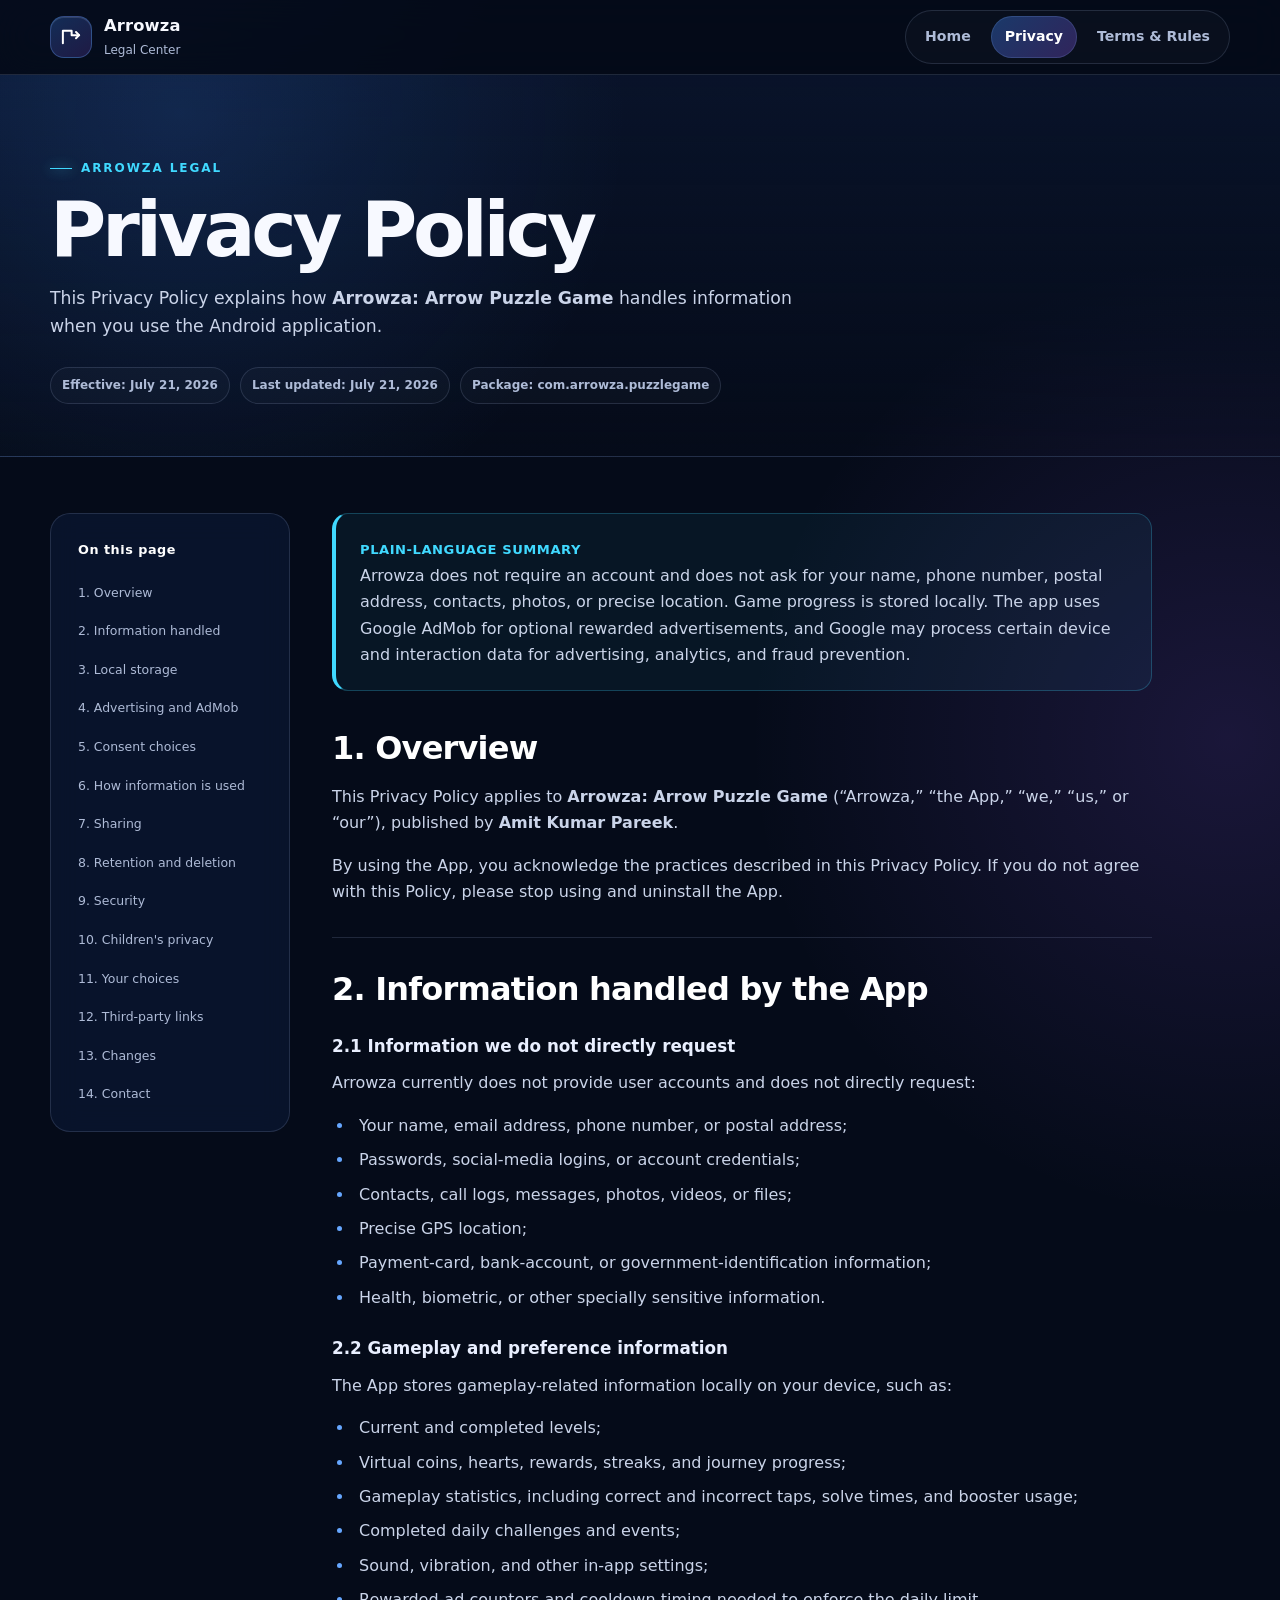
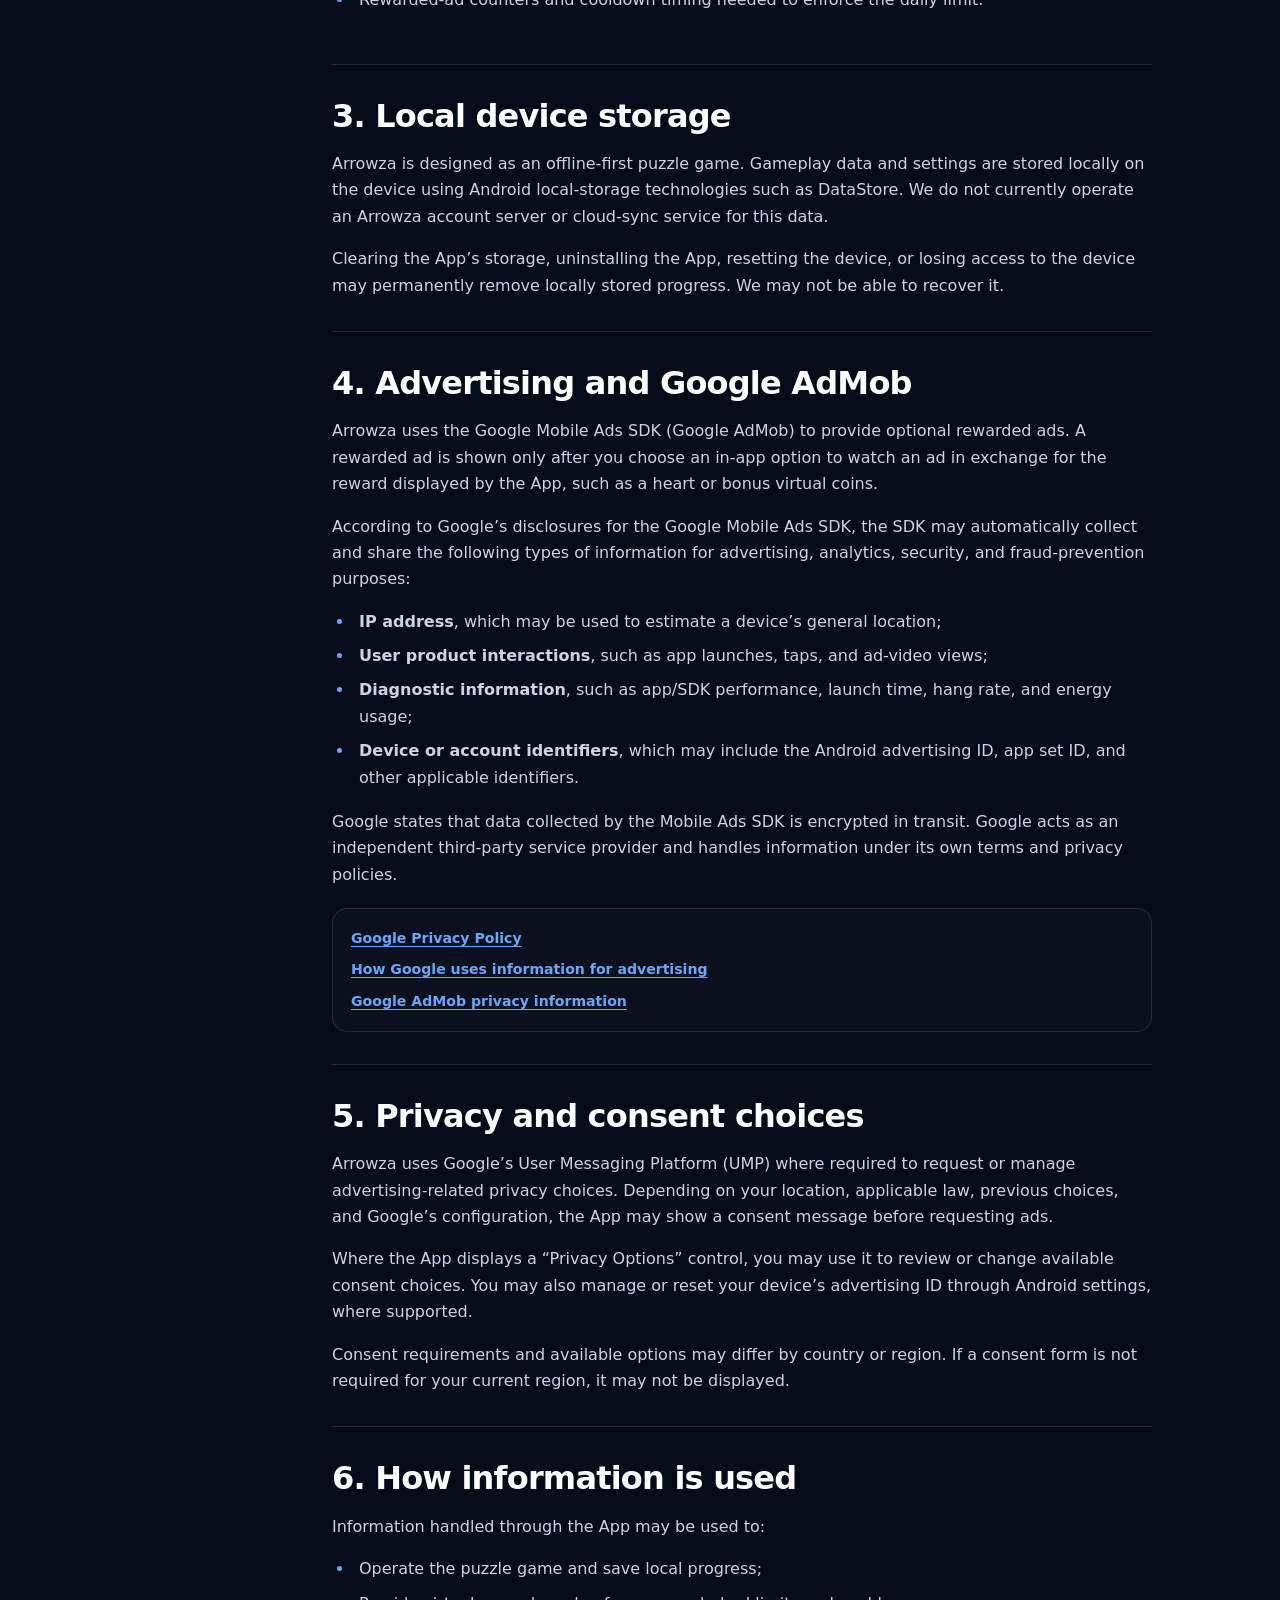
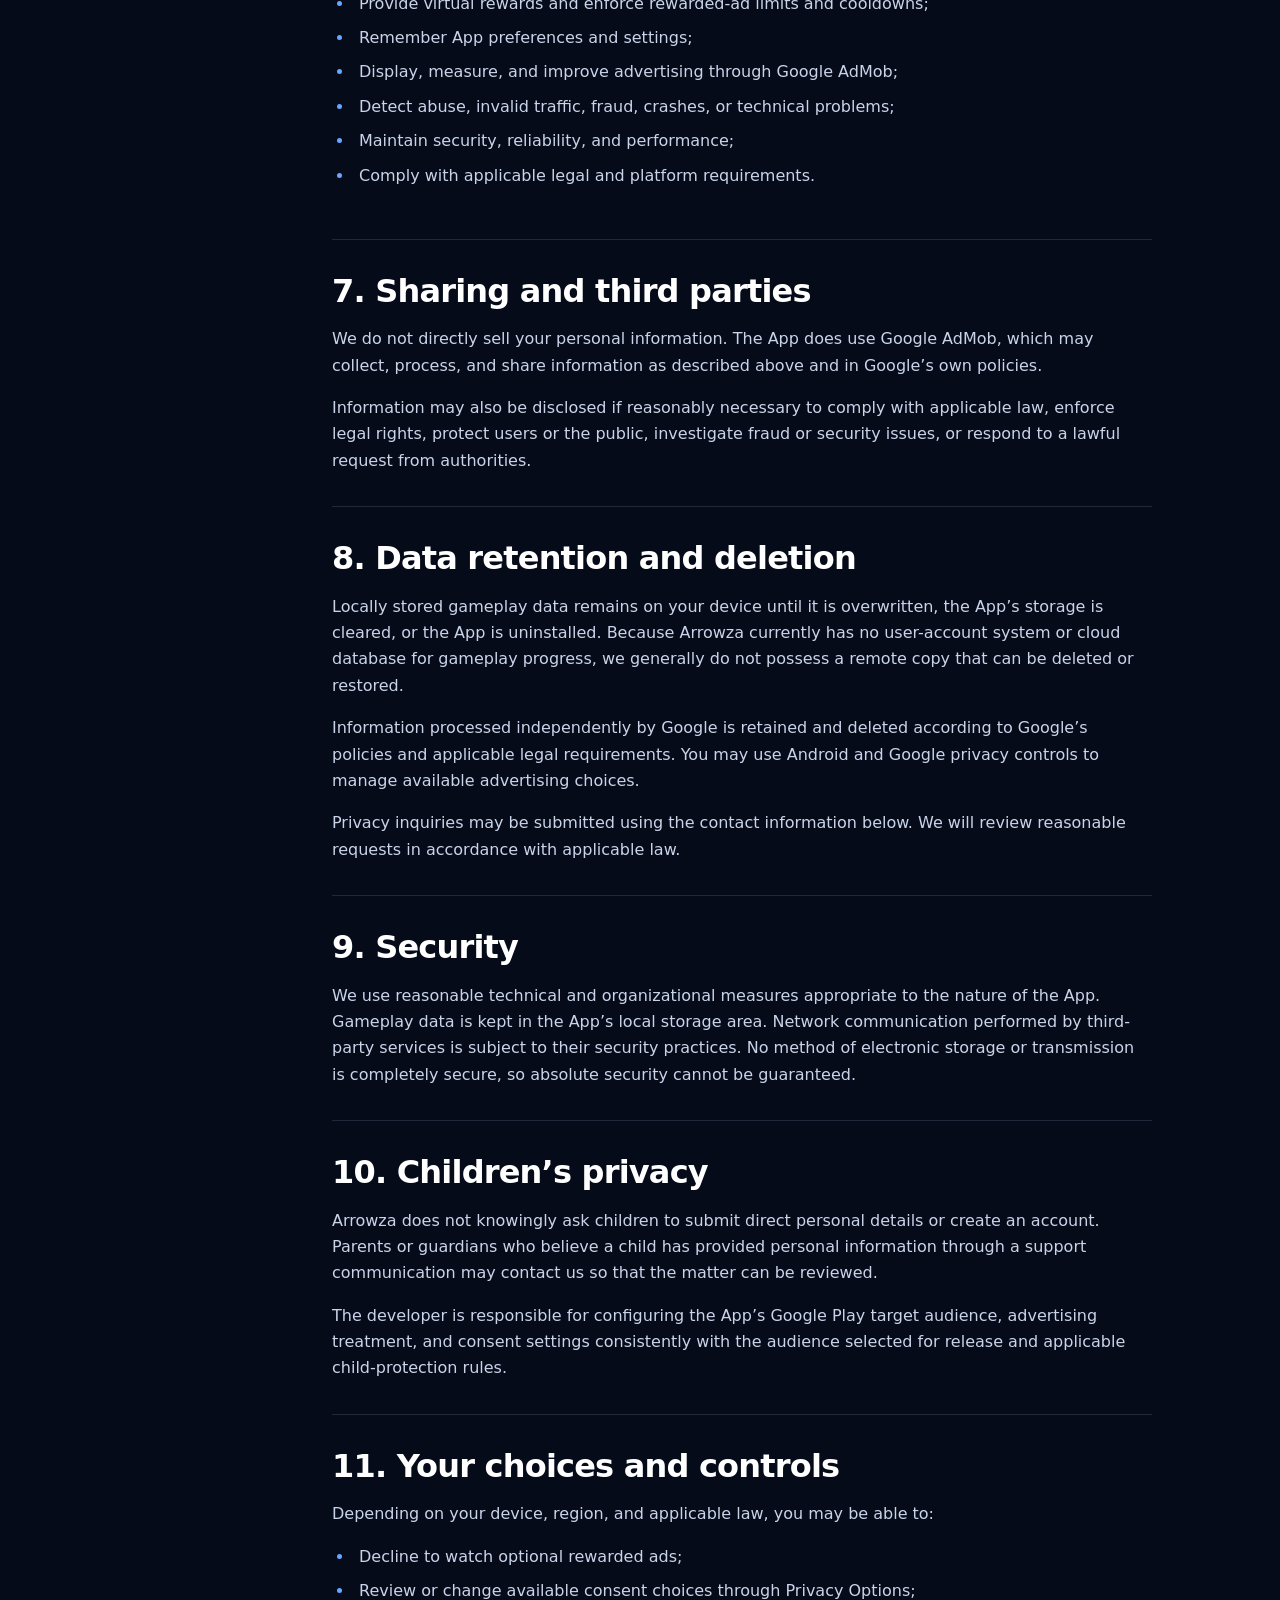
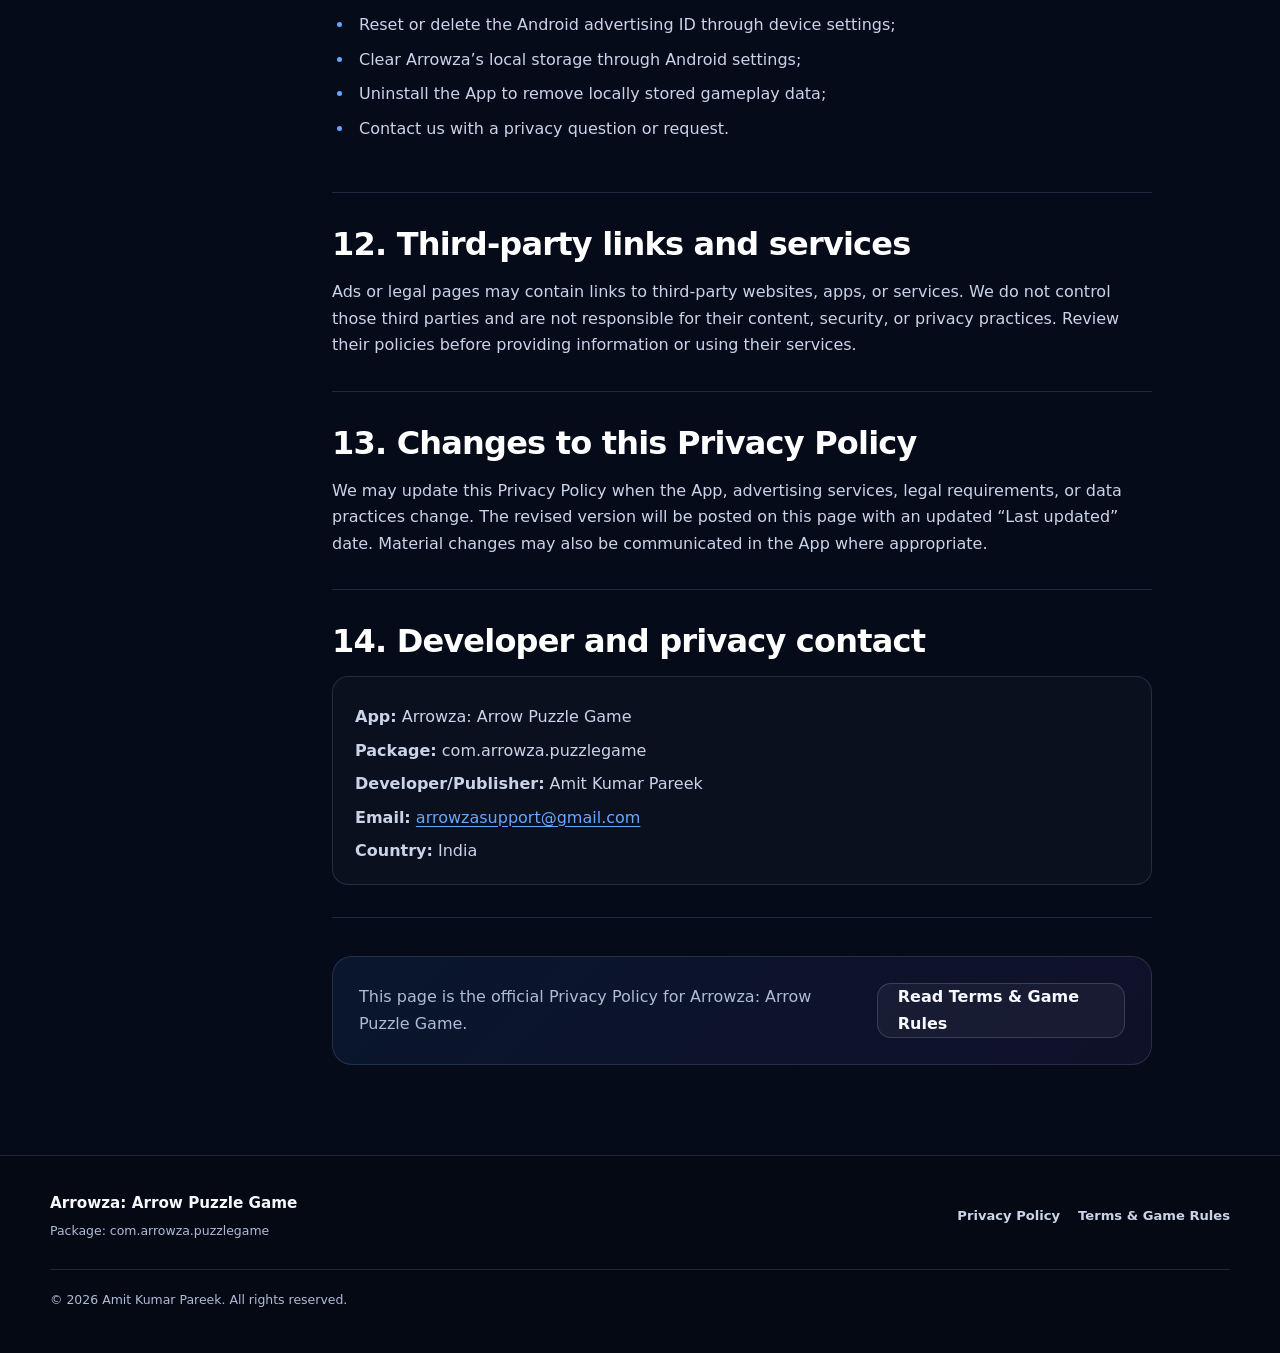
==== privacy-policy.html @ 51657a74 "Publish Arrowza legal website" ====
<!DOCTYPE html>
<html lang="en">
<head>
  <meta charset="utf-8">
  <meta name="viewport" content="width=device-width, initial-scale=1">
  <meta name="description" content="Privacy Policy for Arrowza: Arrow Puzzle Game.">
  <meta name="theme-color" content="#071127">
  <title>Privacy Policy | Arrowza</title>
  <link rel="icon" href="favicon.svg" type="image/svg+xml">
  <link rel="stylesheet" href="styles.css">
</head>
<body>
  <a class="skip-link" href="#main-content">Skip to content</a>

  <header class="site-header">
    <div class="container header-inner">
      <a class="brand" href="index.html" aria-label="Arrowza Legal Center home">
        <span class="brand-mark" aria-hidden="true">
          <svg viewBox="0 0 48 48" role="img">
            <path d="M11 34V14h14v7h12" />
            <path d="M32 16l5 5-5 5" />
          </svg>
        </span>
        <span>
          <strong>Arrowza</strong>
          <small>Legal Center</small>
        </span>
      </a>

      <nav class="top-nav" aria-label="Primary navigation">
        <a href="index.html">Home</a>
        <a class="active" href="privacy-policy.html">Privacy</a>
        <a href="terms-and-game-rules.html">Terms &amp; Rules</a>
      </nav>
    </div>
  </header>

  <main id="main-content">
    <section class="legal-hero">
      <div class="container">
        <span class="eyebrow">ARROWZA LEGAL</span>
        <h1>Privacy Policy</h1>
        <p class="legal-lead">
          This Privacy Policy explains how <strong>Arrowza: Arrow Puzzle Game</strong>
          handles information when you use the Android application.
        </p>
        <div class="legal-meta">
          <span>Effective: July 21, 2026</span>
          <span>Last updated: July 21, 2026</span>
          <span>Package: com.arrowza.puzzlegame</span>
        </div>
      </div>
    </section>

    <section class="legal-layout container">
      <aside class="toc-card" aria-label="Table of contents">
        <strong>On this page</strong>
        <a href="#overview">1. Overview</a>
        <a href="#information">2. Information handled</a>
        <a href="#local-storage">3. Local storage</a>
        <a href="#advertising">4. Advertising and AdMob</a>
        <a href="#consent">5. Consent choices</a>
        <a href="#purposes">6. How information is used</a>
        <a href="#sharing">7. Sharing</a>
        <a href="#retention">8. Retention and deletion</a>
        <a href="#security">9. Security</a>
        <a href="#children">10. Children's privacy</a>
        <a href="#rights">11. Your choices</a>
        <a href="#links">12. Third-party links</a>
        <a href="#changes">13. Changes</a>
        <a href="#contact">14. Contact</a>
      </aside>

      <article class="legal-content">
        <div class="notice">
          <strong>Plain-language summary</strong>
          <p>
            Arrowza does not require an account and does not ask for your name, phone number,
            postal address, contacts, photos, or precise location. Game progress is stored locally.
            The app uses Google AdMob for optional rewarded advertisements, and Google may process
            certain device and interaction data for advertising, analytics, and fraud prevention.
          </p>
        </div>

        <section id="overview">
          <h2>1. Overview</h2>
          <p>
            This Privacy Policy applies to <strong>Arrowza: Arrow Puzzle Game</strong>
            (“Arrowza,” “the App,” “we,” “us,” or “our”), published by
            <strong>Amit Kumar Pareek</strong>.
          </p>
          <p>
            By using the App, you acknowledge the practices described in this Privacy Policy.
            If you do not agree with this Policy, please stop using and uninstall the App.
          </p>
        </section>

        <section id="information">
          <h2>2. Information handled by the App</h2>

          <h3>2.1 Information we do not directly request</h3>
          <p>Arrowza currently does not provide user accounts and does not directly request:</p>
          <ul>
            <li>Your name, email address, phone number, or postal address;</li>
            <li>Passwords, social-media logins, or account credentials;</li>
            <li>Contacts, call logs, messages, photos, videos, or files;</li>
            <li>Precise GPS location;</li>
            <li>Payment-card, bank-account, or government-identification information;</li>
            <li>Health, biometric, or other specially sensitive information.</li>
          </ul>

          <h3>2.2 Gameplay and preference information</h3>
          <p>The App stores gameplay-related information locally on your device, such as:</p>
          <ul>
            <li>Current and completed levels;</li>
            <li>Virtual coins, hearts, rewards, streaks, and journey progress;</li>
            <li>Gameplay statistics, including correct and incorrect taps, solve times, and booster usage;</li>
            <li>Completed daily challenges and events;</li>
            <li>Sound, vibration, and other in-app settings;</li>
            <li>Rewarded-ad counters and cooldown timing needed to enforce the daily limit.</li>
          </ul>
        </section>

        <section id="local-storage">
          <h2>3. Local device storage</h2>
          <p>
            Arrowza is designed as an offline-first puzzle game. Gameplay data and settings are
            stored locally on the device using Android local-storage technologies such as DataStore.
            We do not currently operate an Arrowza account server or cloud-sync service for this data.
          </p>
          <p>
            Clearing the App’s storage, uninstalling the App, resetting the device, or losing access
            to the device may permanently remove locally stored progress. We may not be able to recover it.
          </p>
        </section>

        <section id="advertising">
          <h2>4. Advertising and Google AdMob</h2>
          <p>
            Arrowza uses the Google Mobile Ads SDK (Google AdMob) to provide optional rewarded ads.
            A rewarded ad is shown only after you choose an in-app option to watch an ad in exchange
            for the reward displayed by the App, such as a heart or bonus virtual coins.
          </p>
          <p>
            According to Google’s disclosures for the Google Mobile Ads SDK, the SDK may automatically
            collect and share the following types of information for advertising, analytics,
            security, and fraud-prevention purposes:
          </p>
          <ul>
            <li>
              <strong>IP address</strong>, which may be used to estimate a device’s general location;
            </li>
            <li>
              <strong>User product interactions</strong>, such as app launches, taps, and ad-video views;
            </li>
            <li>
              <strong>Diagnostic information</strong>, such as app/SDK performance, launch time,
              hang rate, and energy usage;
            </li>
            <li>
              <strong>Device or account identifiers</strong>, which may include the Android advertising ID,
              app set ID, and other applicable identifiers.
            </li>
          </ul>
          <p>
            Google states that data collected by the Mobile Ads SDK is encrypted in transit.
            Google acts as an independent third-party service provider and handles information
            under its own terms and privacy policies.
          </p>

          <div class="link-panel">
            <a href="https://policies.google.com/privacy" target="_blank" rel="noopener noreferrer">
              Google Privacy Policy
            </a>
            <a href="https://policies.google.com/technologies/ads" target="_blank" rel="noopener noreferrer">
              How Google uses information for advertising
            </a>
            <a href="https://support.google.com/admob/answer/6128543" target="_blank" rel="noopener noreferrer">
              Google AdMob privacy information
            </a>
          </div>
        </section>

        <section id="consent">
          <h2>5. Privacy and consent choices</h2>
          <p>
            Arrowza uses Google’s User Messaging Platform (UMP) where required to request or manage
            advertising-related privacy choices. Depending on your location, applicable law,
            previous choices, and Google’s configuration, the App may show a consent message before
            requesting ads.
          </p>
          <p>
            Where the App displays a “Privacy Options” control, you may use it to review or change
            available consent choices. You may also manage or reset your device’s advertising ID
            through Android settings, where supported.
          </p>
          <p>
            Consent requirements and available options may differ by country or region. If a consent
            form is not required for your current region, it may not be displayed.
          </p>
        </section>

        <section id="purposes">
          <h2>6. How information is used</h2>
          <p>Information handled through the App may be used to:</p>
          <ul>
            <li>Operate the puzzle game and save local progress;</li>
            <li>Provide virtual rewards and enforce rewarded-ad limits and cooldowns;</li>
            <li>Remember App preferences and settings;</li>
            <li>Display, measure, and improve advertising through Google AdMob;</li>
            <li>Detect abuse, invalid traffic, fraud, crashes, or technical problems;</li>
            <li>Maintain security, reliability, and performance;</li>
            <li>Comply with applicable legal and platform requirements.</li>
          </ul>
        </section>

        <section id="sharing">
          <h2>7. Sharing and third parties</h2>
          <p>
            We do not directly sell your personal information. The App does use Google AdMob,
            which may collect, process, and share information as described above and in Google’s
            own policies.
          </p>
          <p>
            Information may also be disclosed if reasonably necessary to comply with applicable law,
            enforce legal rights, protect users or the public, investigate fraud or security issues,
            or respond to a lawful request from authorities.
          </p>
        </section>

        <section id="retention">
          <h2>8. Data retention and deletion</h2>
          <p>
            Locally stored gameplay data remains on your device until it is overwritten, the App’s
            storage is cleared, or the App is uninstalled. Because Arrowza currently has no user-account
            system or cloud database for gameplay progress, we generally do not possess a remote copy
            that can be deleted or restored.
          </p>
          <p>
            Information processed independently by Google is retained and deleted according to
            Google’s policies and applicable legal requirements. You may use Android and Google
            privacy controls to manage available advertising choices.
          </p>
          <p>
            Privacy inquiries may be submitted using the contact information below. We will review
            reasonable requests in accordance with applicable law.
          </p>
        </section>

        <section id="security">
          <h2>9. Security</h2>
          <p>
            We use reasonable technical and organizational measures appropriate to the nature of the App.
            Gameplay data is kept in the App’s local storage area. Network communication performed by
            third-party services is subject to their security practices. No method of electronic storage
            or transmission is completely secure, so absolute security cannot be guaranteed.
          </p>
        </section>

        <section id="children">
          <h2>10. Children’s privacy</h2>
          <p>
            Arrowza does not knowingly ask children to submit direct personal details or create an account.
            Parents or guardians who believe a child has provided personal information through a support
            communication may contact us so that the matter can be reviewed.
          </p>
          <p>
            The developer is responsible for configuring the App’s Google Play target audience,
            advertising treatment, and consent settings consistently with the audience selected for
            release and applicable child-protection rules.
          </p>
        </section>

        <section id="rights">
          <h2>11. Your choices and controls</h2>
          <p>Depending on your device, region, and applicable law, you may be able to:</p>
          <ul>
            <li>Decline to watch optional rewarded ads;</li>
            <li>Review or change available consent choices through Privacy Options;</li>
            <li>Reset or delete the Android advertising ID through device settings;</li>
            <li>Clear Arrowza’s local storage through Android settings;</li>
            <li>Uninstall the App to remove locally stored gameplay data;</li>
            <li>Contact us with a privacy question or request.</li>
          </ul>
        </section>

        <section id="links">
          <h2>12. Third-party links and services</h2>
          <p>
            Ads or legal pages may contain links to third-party websites, apps, or services. We do not
            control those third parties and are not responsible for their content, security, or privacy
            practices. Review their policies before providing information or using their services.
          </p>
        </section>

        <section id="changes">
          <h2>13. Changes to this Privacy Policy</h2>
          <p>
            We may update this Privacy Policy when the App, advertising services, legal requirements,
            or data practices change. The revised version will be posted on this page with an updated
            “Last updated” date. Material changes may also be communicated in the App where appropriate.
          </p>
        </section>

        <section id="contact">
          <h2>14. Developer and privacy contact</h2>
          <div class="contact-details">
            <p><strong>App:</strong> Arrowza: Arrow Puzzle Game</p>
            <p><strong>Package:</strong> com.arrowza.puzzlegame</p>
            <p><strong>Developer/Publisher:</strong> Amit Kumar Pareek</p>
            <p>
              <strong>Email:</strong>
              <a href="mailto:arrowzasupport@gmail.com">arrowzasupport@gmail.com</a>
            </p>
            <p><strong>Country:</strong> India</p>
          </div>
        </section>

        <div class="legal-end">
          <p>
            This page is the official Privacy Policy for Arrowza: Arrow Puzzle Game.
          </p>
          <a class="button button-secondary" href="terms-and-game-rules.html">
            Read Terms &amp; Game Rules
          </a>
        </div>
      </article>
    </section>
  </main>

  <footer class="site-footer">
    <div class="container footer-inner">
      <div>
        <strong>Arrowza: Arrow Puzzle Game</strong>
        <p>Package: com.arrowza.puzzlegame</p>
      </div>
      <div class="footer-links">
        <a href="privacy-policy.html">Privacy Policy</a>
        <a href="terms-and-game-rules.html">Terms &amp; Game Rules</a>
      </div>
      <p class="copyright">© 2026 Amit Kumar Pareek. All rights reserved.</p>
    </div>
  </footer>
</body>
</html>
---- styles.css ----
:root {
  --bg: #050b19;
  --bg-soft: #09142c;
  --surface: rgba(15, 29, 60, 0.78);
  --surface-solid: #0d1a36;
  --surface-light: #122448;
  --text: #f7f9ff;
  --muted: #aebbd7;
  --muted-strong: #cad4e9;
  --line: rgba(174, 194, 235, 0.16);
  --blue: #3c8cff;
  --blue-bright: #66a7ff;
  --violet: #9b5cff;
  --cyan: #40d9ff;
  --green: #47e5ac;
  --gold: #ffc85a;
  --danger: #ff6c89;
  --shadow: 0 28px 90px rgba(0, 0, 0, 0.38);
  --radius-xl: 30px;
  --radius-lg: 22px;
  --radius-md: 16px;
  --container: 1180px;
}

*,
*::before,
*::after {
  box-sizing: border-box;
}

html {
  scroll-behavior: smooth;
  color-scheme: dark;
}

body {
  margin: 0;
  min-width: 320px;
  background:
    radial-gradient(circle at 8% -4%, rgba(63, 126, 255, 0.18), transparent 30rem),
    radial-gradient(circle at 96% 12%, rgba(155, 92, 255, 0.14), transparent 30rem),
    var(--bg);
  color: var(--text);
  font-family:
    Inter, ui-sans-serif, system-ui, -apple-system, BlinkMacSystemFont,
    "Segoe UI", Roboto, Helvetica, Arial, sans-serif;
  line-height: 1.65;
  -webkit-font-smoothing: antialiased;
  text-rendering: optimizeLegibility;
}

a {
  color: inherit;
}

img,
svg {
  display: block;
  max-width: 100%;
}

button,
a {
  -webkit-tap-highlight-color: transparent;
}

::selection {
  background: rgba(64, 217, 255, 0.28);
  color: #ffffff;
}

.skip-link {
  position: fixed;
  left: 16px;
  top: 12px;
  z-index: 999;
  transform: translateY(-160%);
  padding: 10px 14px;
  border-radius: 12px;
  background: #ffffff;
  color: #071127;
  font-weight: 800;
  text-decoration: none;
  transition: transform 180ms ease;
}

.skip-link:focus {
  transform: translateY(0);
}

.container {
  width: min(calc(100% - 40px), var(--container));
  margin-inline: auto;
}

.site-header {
  position: sticky;
  top: 0;
  z-index: 100;
  border-bottom: 1px solid var(--line);
  background: rgba(5, 11, 25, 0.78);
  backdrop-filter: blur(18px);
  -webkit-backdrop-filter: blur(18px);
}

.header-inner {
  min-height: 74px;
  display: flex;
  align-items: center;
  justify-content: space-between;
  gap: 28px;
}

.brand {
  display: inline-flex;
  align-items: center;
  gap: 12px;
  color: var(--text);
  text-decoration: none;
}

.brand-mark {
  width: 42px;
  height: 42px;
  display: grid;
  place-items: center;
  border: 1px solid rgba(102, 167, 255, 0.32);
  border-radius: 14px;
  background:
    linear-gradient(145deg, rgba(60, 140, 255, 0.26), rgba(155, 92, 255, 0.18));
  box-shadow: inset 0 1px 0 rgba(255, 255, 255, 0.12);
}

.brand-mark svg {
  width: 30px;
  height: 30px;
  fill: none;
  stroke: #ffffff;
  stroke-width: 3.2;
  stroke-linecap: round;
  stroke-linejoin: round;
}

.brand strong,
.brand small {
  display: block;
}

.brand strong {
  font-size: 1.02rem;
  letter-spacing: 0.01em;
}

.brand small {
  margin-top: 1px;
  color: var(--muted);
  font-size: 0.75rem;
}

.top-nav {
  display: flex;
  align-items: center;
  gap: 6px;
  padding: 5px;
  border: 1px solid var(--line);
  border-radius: 999px;
  background: rgba(255, 255, 255, 0.025);
}

.top-nav a {
  padding: 9px 14px;
  border-radius: 999px;
  color: var(--muted);
  font-size: 0.88rem;
  font-weight: 750;
  text-decoration: none;
  transition:
    color 180ms ease,
    background-color 180ms ease,
    transform 180ms ease;
}

.top-nav a:hover {
  color: var(--text);
}

.top-nav a.active {
  color: #ffffff;
  background: linear-gradient(135deg, rgba(60, 140, 255, 0.34), rgba(155, 92, 255, 0.28));
  box-shadow: inset 0 0 0 1px rgba(139, 185, 255, 0.18);
}

.hero {
  position: relative;
  overflow: hidden;
  padding: 92px 0 74px;
}

.hero::before {
  content: "";
  position: absolute;
  inset: 0;
  pointer-events: none;
  background-image:
    linear-gradient(rgba(126, 160, 230, 0.045) 1px, transparent 1px),
    linear-gradient(90deg, rgba(126, 160, 230, 0.045) 1px, transparent 1px);
  background-size: 42px 42px;
  mask-image: linear-gradient(to bottom, black, transparent 86%);
}

.hero-grid {
  position: relative;
  display: grid;
  grid-template-columns: minmax(0, 1.08fr) minmax(380px, 0.92fr);
  align-items: center;
  gap: 80px;
}

.eyebrow {
  display: inline-flex;
  align-items: center;
  gap: 9px;
  color: var(--cyan);
  font-size: 0.75rem;
  font-weight: 900;
  letter-spacing: 0.16em;
}

.eyebrow::before {
  content: "";
  width: 22px;
  height: 1px;
  background: currentColor;
  box-shadow: 0 0 12px currentColor;
}

.hero h1,
.legal-hero h1 {
  margin: 18px 0 22px;
  max-width: 850px;
  font-size: clamp(3rem, 7vw, 6.3rem);
  line-height: 0.98;
  letter-spacing: -0.055em;
}

.hero h1 span {
  color: transparent;
  background: linear-gradient(90deg, var(--blue-bright), var(--cyan), #b978ff);
  background-clip: text;
  -webkit-background-clip: text;
}

.hero-copy > p {
  max-width: 650px;
  margin: 0;
  color: var(--muted-strong);
  font-size: clamp(1rem, 1.8vw, 1.22rem);
}

.hero-actions {
  display: flex;
  flex-wrap: wrap;
  gap: 12px;
  margin-top: 32px;
}

.button {
  min-height: 50px;
  display: inline-flex;
  align-items: center;
  justify-content: center;
  padding: 0 20px;
  border: 1px solid transparent;
  border-radius: 14px;
  font-weight: 850;
  text-decoration: none;
  transition:
    transform 180ms ease,
    box-shadow 180ms ease,
    border-color 180ms ease;
}

.button:hover {
  transform: translateY(-2px);
}

.button-primary {
  color: #ffffff;
  background: linear-gradient(135deg, var(--blue), var(--violet));
  box-shadow: 0 16px 40px rgba(81, 105, 255, 0.25);
}

.button-primary:hover {
  box-shadow: 0 20px 52px rgba(81, 105, 255, 0.36);
}

.button-secondary {
  border-color: rgba(160, 185, 235, 0.22);
  background: rgba(255, 255, 255, 0.045);
  color: var(--text);
}

.button-secondary:hover {
  border-color: rgba(102, 167, 255, 0.5);
}

.status-row {
  display: flex;
  flex-wrap: wrap;
  gap: 18px;
  margin-top: 28px;
  color: var(--muted);
  font-size: 0.82rem;
}

.status-row span {
  display: inline-flex;
  align-items: center;
  gap: 8px;
}

.status-row i {
  width: 7px;
  height: 7px;
  border-radius: 50%;
  background: var(--green);
  box-shadow: 0 0 14px rgba(71, 229, 172, 0.8);
}

.hero-visual {
  position: relative;
  min-height: 470px;
  display: grid;
  place-items: center;
}

.orb {
  position: absolute;
  border-radius: 50%;
  filter: blur(2px);
}

.orb-one {
  width: 270px;
  height: 270px;
  background: rgba(49, 124, 255, 0.22);
  box-shadow: 0 0 100px rgba(49, 124, 255, 0.28);
}

.orb-two {
  width: 180px;
  height: 180px;
  right: 8%;
  bottom: 5%;
  background: rgba(164, 83, 255, 0.2);
  box-shadow: 0 0 80px rgba(164, 83, 255, 0.25);
}

.puzzle-card {
  position: relative;
  z-index: 2;
  width: min(100%, 390px);
  padding: 24px;
  border: 1px solid rgba(164, 190, 240, 0.2);
  border-radius: 32px;
  background:
    linear-gradient(150deg, rgba(18, 38, 77, 0.94), rgba(9, 18, 39, 0.94));
  box-shadow:
    var(--shadow),
    inset 0 1px 0 rgba(255, 255, 255, 0.1);
  transform: rotate(2deg);
}

.puzzle-card::after {
  content: "";
  position: absolute;
  inset: 12px;
  z-index: -1;
  border-radius: 23px;
  box-shadow: 0 0 0 1px rgba(102, 167, 255, 0.08);
}

.puzzle-top,
.puzzle-footer {
  display: flex;
  align-items: center;
  justify-content: space-between;
}

.puzzle-top {
  padding-bottom: 18px;
  border-bottom: 1px solid var(--line);
  color: #ffffff;
  font-size: 0.78rem;
  font-weight: 900;
  letter-spacing: 0.18em;
}

.mini-pill {
  padding: 6px 10px;
  border: 1px solid rgba(64, 217, 255, 0.2);
  border-radius: 999px;
  background: rgba(64, 217, 255, 0.08);
  color: var(--cyan);
  font-size: 0.64rem;
}

.arrow-grid {
  min-height: 290px;
  display: grid;
  grid-template-columns: repeat(3, 1fr);
  place-items: center;
  gap: 18px;
  padding: 22px 4px;
  background-image: radial-gradient(circle, rgba(164, 190, 240, 0.28) 1px, transparent 1.2px);
  background-size: 20px 20px;
}

.arrow {
  width: 56px;
  height: 56px;
  display: grid;
  place-items: center;
  border: 1px solid rgba(154, 181, 235, 0.2);
  border-radius: 18px;
  background: rgba(255, 255, 255, 0.045);
  color: #d9e7ff;
  font-size: 1.55rem;
  font-weight: 900;
  box-shadow: inset 0 1px 0 rgba(255, 255, 255, 0.06);
}

.a2,
.a6 {
  color: var(--cyan);
}

.a4,
.a8 {
  color: #c291ff;
}

.a5 {
  border-color: rgba(71, 229, 172, 0.38);
  color: var(--green);
  box-shadow: 0 0 26px rgba(71, 229, 172, 0.12);
}

.puzzle-footer {
  padding-top: 18px;
  border-top: 1px solid var(--line);
  color: var(--muted);
  font-size: 0.82rem;
}

.puzzle-footer strong {
  width: 30px;
  height: 30px;
  display: grid;
  place-items: center;
  border-radius: 50%;
  background: rgba(71, 229, 172, 0.12);
  color: var(--green);
}

.section {
  padding: 84px 0;
}

.section-muted {
  border-block: 1px solid var(--line);
  background:
    linear-gradient(180deg, rgba(11, 23, 50, 0.6), rgba(7, 15, 33, 0.76));
}

.section-heading {
  max-width: 720px;
  margin-bottom: 34px;
}

.section-heading h2,
.trust-grid h2,
.contact-card h2 {
  margin: 12px 0 14px;
  font-size: clamp(2rem, 4vw, 3.35rem);
  line-height: 1.08;
  letter-spacing: -0.04em;
}

.section-heading p,
.contact-card p {
  margin: 0;
  color: var(--muted);
}

.document-grid {
  display: grid;
  grid-template-columns: repeat(2, 1fr);
  gap: 22px;
}

.document-card {
  position: relative;
  overflow: hidden;
  min-height: 330px;
  padding: 30px;
  border: 1px solid var(--line);
  border-radius: var(--radius-xl);
  background:
    linear-gradient(145deg, rgba(17, 34, 70, 0.88), rgba(9, 19, 41, 0.88));
  box-shadow: inset 0 1px 0 rgba(255, 255, 255, 0.06);
  transition:
    transform 200ms ease,
    border-color 200ms ease,
    box-shadow 200ms ease;
}

.document-card::before {
  content: "";
  position: absolute;
  width: 210px;
  height: 210px;
  right: -70px;
  top: -80px;
  border-radius: 50%;
  background: rgba(60, 140, 255, 0.12);
  filter: blur(2px);
}

.document-card:nth-child(2)::before {
  background: rgba(155, 92, 255, 0.14);
}

.document-card:hover {
  transform: translateY(-5px);
  border-color: rgba(102, 167, 255, 0.36);
  box-shadow: 0 22px 60px rgba(0, 0, 0, 0.2);
}

.card-icon {
  width: 54px;
  height: 54px;
  display: grid;
  place-items: center;
  margin-bottom: 28px;
  border-radius: 17px;
  font-size: 1.2rem;
}

.shield-icon {
  background: rgba(64, 217, 255, 0.11);
  color: var(--cyan);
}

.rules-icon {
  background: rgba(155, 92, 255, 0.12);
  color: #bd88ff;
}

.card-kicker {
  color: var(--muted);
  font-size: 0.7rem;
  font-weight: 900;
  letter-spacing: 0.15em;
}

.document-card h3 {
  margin: 8px 0 12px;
  font-size: 1.65rem;
}

.document-card p {
  max-width: 520px;
  margin: 0 0 26px;
  color: var(--muted);
}

.text-link {
  display: inline-flex;
  align-items: center;
  gap: 8px;
  color: var(--blue-bright);
  font-weight: 850;
  text-decoration: none;
}

.text-link span {
  transition: transform 180ms ease;
}

.text-link:hover span {
  transform: translateX(4px);
}

.trust-grid {
  display: grid;
  grid-template-columns: 0.82fr 1.18fr;
  gap: 70px;
  align-items: start;
}

.trust-list {
  display: grid;
  gap: 14px;
}

.trust-item {
  display: grid;
  grid-template-columns: 52px 1fr;
  gap: 18px;
  padding: 22px;
  border: 1px solid var(--line);
  border-radius: var(--radius-lg);
  background: rgba(255, 255, 255, 0.025);
}

.trust-item > span {
  width: 46px;
  height: 46px;
  display: grid;
  place-items: center;
  border-radius: 14px;
  background: rgba(60, 140, 255, 0.1);
  color: var(--blue-bright);
  font-size: 0.74rem;
  font-weight: 900;
}

.trust-item h3 {
  margin: 0 0 4px;
  font-size: 1.05rem;
}

.trust-item p {
  margin: 0;
  color: var(--muted);
  font-size: 0.93rem;
}

.contact-section {
  padding-top: 70px;
}

.contact-card {
  display: flex;
  align-items: center;
  justify-content: space-between;
  gap: 32px;
  padding: 38px;
  border: 1px solid rgba(102, 167, 255, 0.22);
  border-radius: var(--radius-xl);
  background:
    radial-gradient(circle at 90% 10%, rgba(155, 92, 255, 0.18), transparent 20rem),
    linear-gradient(140deg, rgba(19, 41, 85, 0.86), rgba(9, 19, 41, 0.92));
  box-shadow: var(--shadow);
}

.contact-card h2 {
  margin-bottom: 8px;
}

.site-footer {
  padding: 34px 0 42px;
  border-top: 1px solid var(--line);
  background: #040914;
}

.footer-inner {
  display: grid;
  grid-template-columns: 1fr auto;
  gap: 24px;
  align-items: center;
}

.footer-inner strong {
  font-size: 0.95rem;
}

.footer-inner p {
  margin: 4px 0 0;
  color: var(--muted);
  font-size: 0.78rem;
}

.footer-links {
  display: flex;
  flex-wrap: wrap;
  justify-content: flex-end;
  gap: 18px;
}

.footer-links a {
  color: var(--muted-strong);
  font-size: 0.82rem;
  font-weight: 700;
  text-decoration: none;
}

.footer-links a:hover {
  color: var(--blue-bright);
}

.footer-inner .copyright {
  grid-column: 1 / -1;
  padding-top: 20px;
  border-top: 1px solid var(--line);
}

/* Legal pages */
.legal-hero {
  padding: 76px 0 52px;
  border-bottom: 1px solid var(--line);
  background:
    radial-gradient(circle at 14% 10%, rgba(60, 140, 255, 0.16), transparent 28rem),
    linear-gradient(180deg, rgba(10, 22, 48, 0.7), transparent);
}

.legal-hero h1 {
  margin: 14px 0 16px;
  font-size: clamp(2.8rem, 6vw, 5rem);
}

.legal-lead {
  max-width: 780px;
  margin: 0;
  color: var(--muted-strong);
  font-size: 1.08rem;
}

.legal-meta {
  display: flex;
  flex-wrap: wrap;
  gap: 10px;
  margin-top: 26px;
}

.legal-meta span {
  padding: 8px 11px;
  border: 1px solid var(--line);
  border-radius: 999px;
  background: rgba(255, 255, 255, 0.025);
  color: var(--muted);
  font-size: 0.75rem;
  font-weight: 700;
}

.legal-layout {
  display: grid;
  grid-template-columns: 240px minmax(0, 1fr);
  gap: 42px;
  align-items: start;
  padding-block: 56px 90px;
}

.toc-card {
  position: sticky;
  top: 96px;
  display: grid;
  gap: 2px;
  padding: 18px;
  border: 1px solid var(--line);
  border-radius: 20px;
  background: rgba(11, 24, 52, 0.68);
  backdrop-filter: blur(14px);
  -webkit-backdrop-filter: blur(14px);
}

.toc-card strong {
  padding: 7px 9px 12px;
  color: #ffffff;
  font-size: 0.8rem;
  letter-spacing: 0.04em;
}

.toc-card a {
  padding: 8px 9px;
  border-radius: 10px;
  color: var(--muted);
  font-size: 0.78rem;
  text-decoration: none;
  transition:
    color 150ms ease,
    background-color 150ms ease;
}

.toc-card a:hover {
  color: var(--text);
  background: rgba(60, 140, 255, 0.09);
}

.legal-content {
  min-width: 0;
  max-width: 820px;
}

.notice {
  margin-bottom: 34px;
  padding: 22px 24px;
  border: 1px solid rgba(64, 217, 255, 0.24);
  border-left: 4px solid var(--cyan);
  border-radius: 16px;
  background: rgba(64, 217, 255, 0.055);
}

.notice strong {
  color: var(--cyan);
  font-size: 0.82rem;
  letter-spacing: 0.04em;
  text-transform: uppercase;
}

.notice p {
  margin: 8px 0 0;
  color: var(--muted-strong);
}

.legal-content section {
  scroll-margin-top: 100px;
  padding: 32px 0;
  border-bottom: 1px solid var(--line);
}

.legal-content section:first-of-type {
  padding-top: 4px;
}

.legal-content h2 {
  margin: 0 0 16px;
  color: #ffffff;
  font-size: clamp(1.45rem, 3vw, 2rem);
  line-height: 1.2;
  letter-spacing: -0.025em;
}

.legal-content h3 {
  margin: 24px 0 10px;
  color: #e9efff;
  font-size: 1.05rem;
}

.legal-content p {
  margin: 0 0 16px;
  color: var(--muted-strong);
}

.legal-content p:last-child {
  margin-bottom: 0;
}

.legal-content ul {
  margin: 14px 0 18px;
  padding-left: 22px;
  color: var(--muted-strong);
}

.legal-content li {
  margin: 8px 0;
  padding-left: 5px;
}

.legal-content li::marker {
  color: var(--blue-bright);
}

.legal-content a:not(.button) {
  color: var(--blue-bright);
  text-underline-offset: 3px;
}

.link-panel {
  display: grid;
  gap: 8px;
  margin-top: 20px;
  padding: 18px;
  border: 1px solid var(--line);
  border-radius: 15px;
  background: rgba(255, 255, 255, 0.025);
}

.link-panel a {
  width: fit-content;
  font-size: 0.88rem;
  font-weight: 750;
}

.contact-details {
  padding: 20px 22px;
  border: 1px solid var(--line);
  border-radius: 16px;
  background: rgba(255, 255, 255, 0.025);
}

.contact-details p {
  margin: 7px 0;
}

.legal-end {
  display: flex;
  align-items: center;
  justify-content: space-between;
  gap: 24px;
  margin-top: 38px;
  padding: 26px;
  border: 1px solid var(--line);
  border-radius: 20px;
  background: linear-gradient(135deg, rgba(60, 140, 255, 0.09), rgba(155, 92, 255, 0.07));
}

.legal-end p {
  margin: 0;
  color: var(--muted);
}

.rules-grid {
  display: grid;
  grid-template-columns: repeat(2, 1fr);
  gap: 14px;
  margin: 20px 0 24px;
}

.rule-card {
  padding: 20px;
  border: 1px solid var(--line);
  border-radius: 18px;
  background: rgba(255, 255, 255, 0.025);
}

.rule-card > span {
  color: var(--cyan);
  font-size: 0.68rem;
  font-weight: 900;
  letter-spacing: 0.12em;
}

.rule-card h3 {
  margin: 7px 0 6px;
}

.rule-card p {
  margin: 0;
  font-size: 0.9rem;
}

/* Responsive */
@media (max-width: 980px) {
  .hero-grid {
    grid-template-columns: 1fr;
    gap: 36px;
  }

  .hero-copy {
    text-align: center;
  }

  .hero-copy > p {
    margin-inline: auto;
  }

  .hero-actions,
  .status-row {
    justify-content: center;
  }

  .hero-visual {
    min-height: 420px;
  }

  .trust-grid {
    grid-template-columns: 1fr;
    gap: 28px;
  }

  .legal-layout {
    grid-template-columns: 1fr;
    gap: 26px;
  }

  .toc-card {
    position: static;
    grid-template-columns: repeat(2, minmax(0, 1fr));
  }

  .toc-card strong {
    grid-column: 1 / -1;
  }

  .legal-content {
    max-width: none;
  }
}

@media (max-width: 760px) {
  .container {
    width: min(calc(100% - 28px), var(--container));
  }

  .header-inner {
    min-height: 68px;
  }

  .brand small {
    display: none;
  }

  .top-nav {
    gap: 2px;
    padding: 3px;
  }

  .top-nav a {
    padding: 8px 10px;
    font-size: 0.76rem;
  }

  .hero {
    padding: 66px 0 54px;
  }

  .hero h1 {
    font-size: clamp(2.8rem, 15vw, 4.6rem);
  }

  .hero-visual {
    min-height: 370px;
  }

  .puzzle-card {
    width: min(92%, 360px);
    padding: 20px;
  }

  .arrow-grid {
    min-height: 250px;
  }

  .arrow {
    width: 48px;
    height: 48px;
    border-radius: 15px;
  }

  .section {
    padding: 62px 0;
  }

  .document-grid,
  .rules-grid {
    grid-template-columns: 1fr;
  }

  .document-card {
    min-height: 0;
  }

  .contact-card,
  .legal-end {
    align-items: flex-start;
    flex-direction: column;
  }

  .footer-inner {
    grid-template-columns: 1fr;
  }

  .footer-links {
    justify-content: flex-start;
  }

  .footer-inner .copyright {
    grid-column: auto;
  }

  .legal-hero {
    padding: 58px 0 40px;
  }

  .legal-meta {
    gap: 7px;
  }

  .legal-layout {
    padding-block: 34px 70px;
  }

  .toc-card {
    grid-template-columns: 1fr;
  }

  .toc-card strong {
    grid-column: auto;
  }
}

@media (max-width: 520px) {
  .header-inner {
    align-items: flex-start;
    flex-direction: column;
    gap: 10px;
    padding-block: 12px;
  }

  .top-nav {
    width: 100%;
    overflow-x: auto;
  }

  .top-nav a {
    flex: 1 0 auto;
    text-align: center;
  }

  .hero-actions {
    flex-direction: column;
  }

  .hero-actions .button,
  .contact-card .button {
    width: 100%;
  }

  .status-row {
    align-items: center;
    flex-direction: column;
    gap: 8px;
  }

  .hero-visual {
    min-height: 335px;
  }

  .puzzle-card {
    transform: none;
  }

  .arrow-grid {
    min-height: 225px;
    gap: 10px;
  }

  .arrow {
    width: 44px;
    height: 44px;
  }

  .document-card,
  .contact-card {
    padding: 24px;
    border-radius: 22px;
  }

  .trust-item {
    grid-template-columns: 1fr;
  }

  .legal-content section {
    padding: 27px 0;
  }

  .notice,
  .contact-details,
  .legal-end {
    padding: 20px;
  }
}

@media (prefers-reduced-motion: reduce) {
  html {
    scroll-behavior: auto;
  }

  *,
  *::before,
  *::after {
    scroll-behavior: auto !important;
    transition-duration: 0.01ms !important;
    animation-duration: 0.01ms !important;
    animation-iteration-count: 1 !important;
  }
}
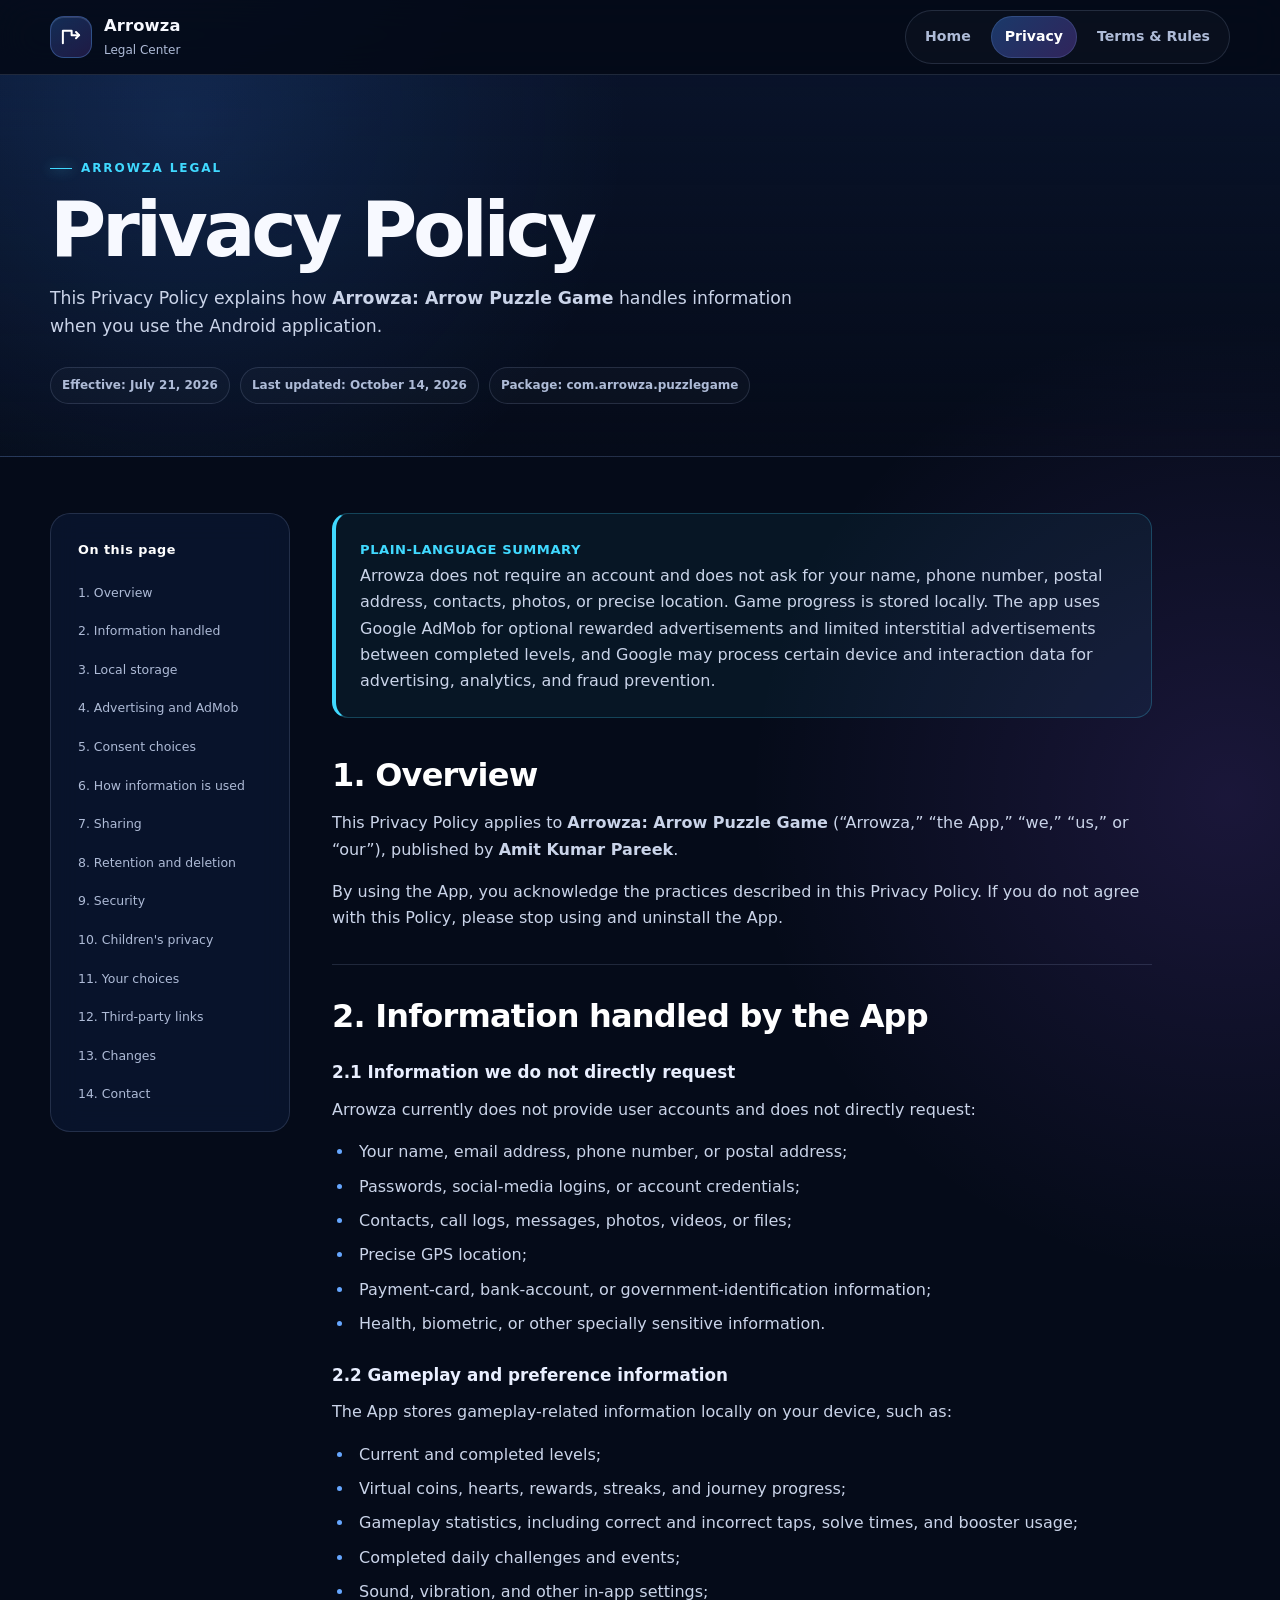
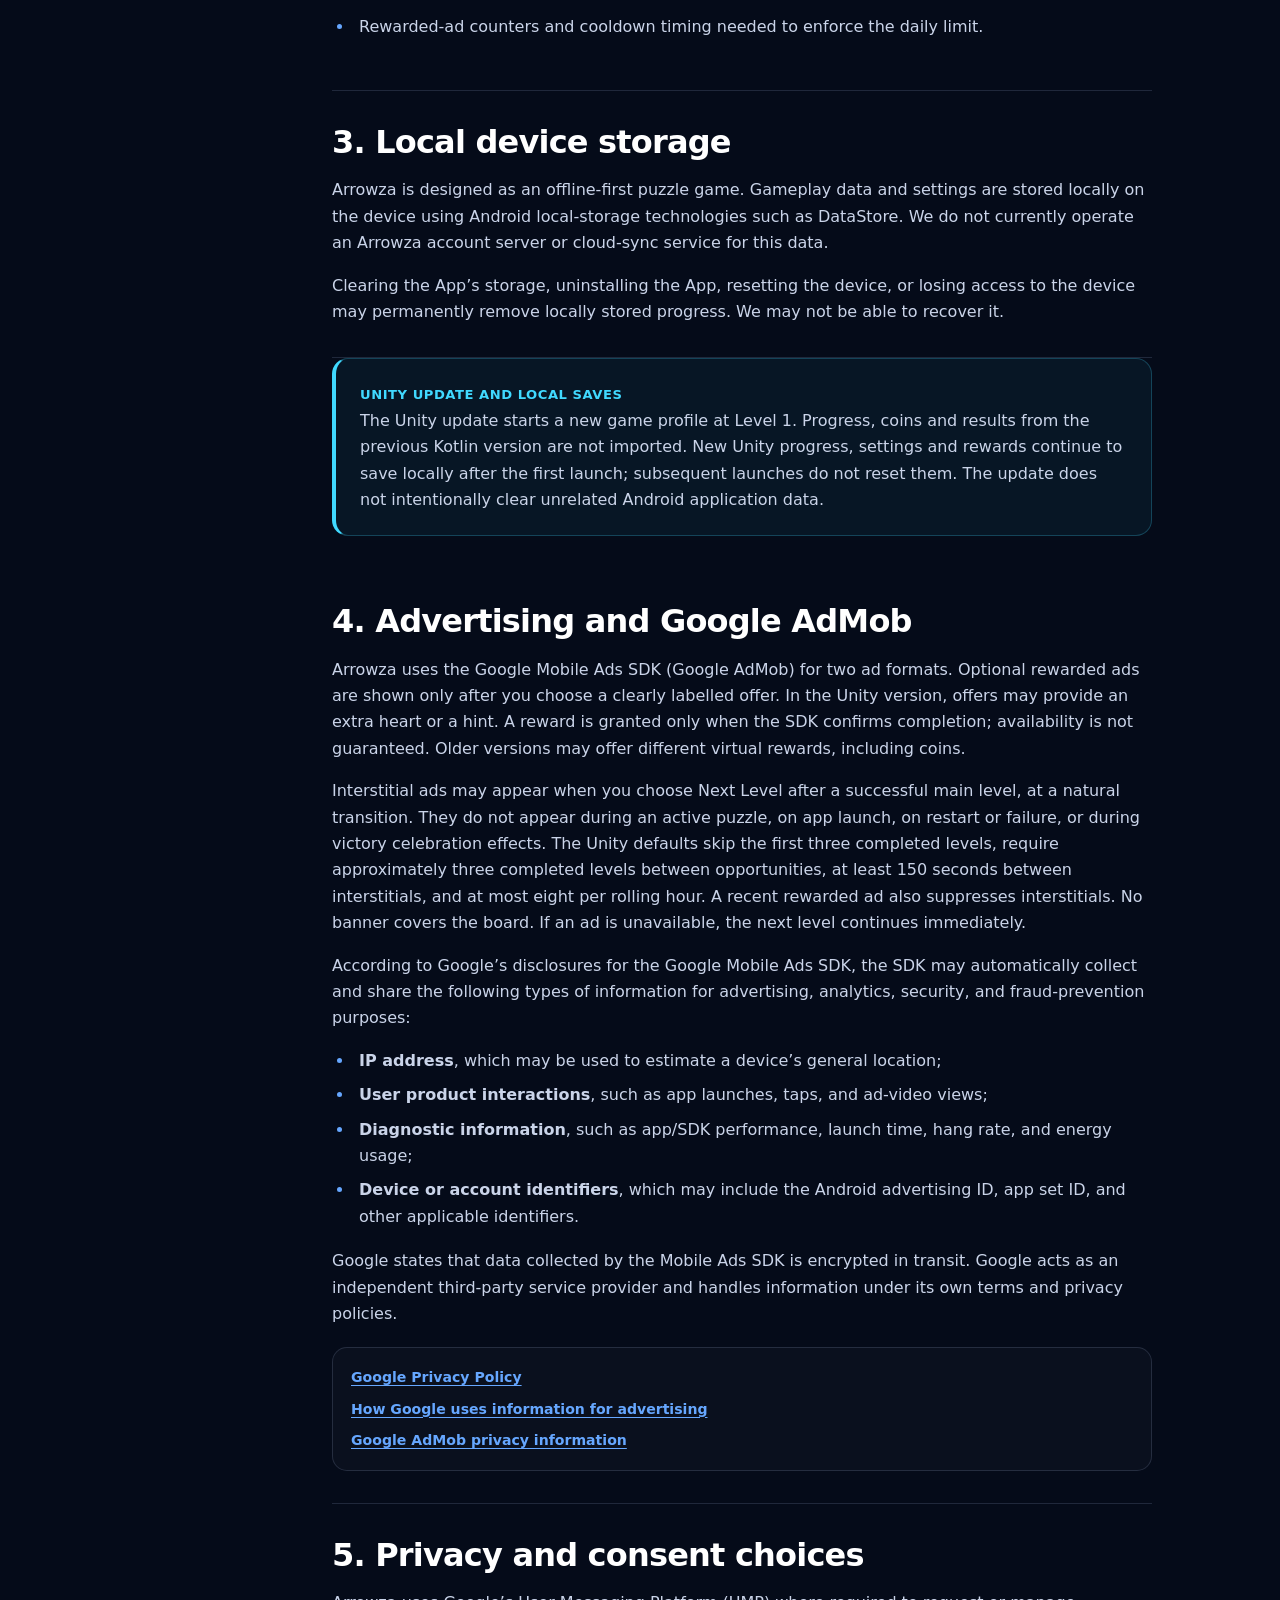
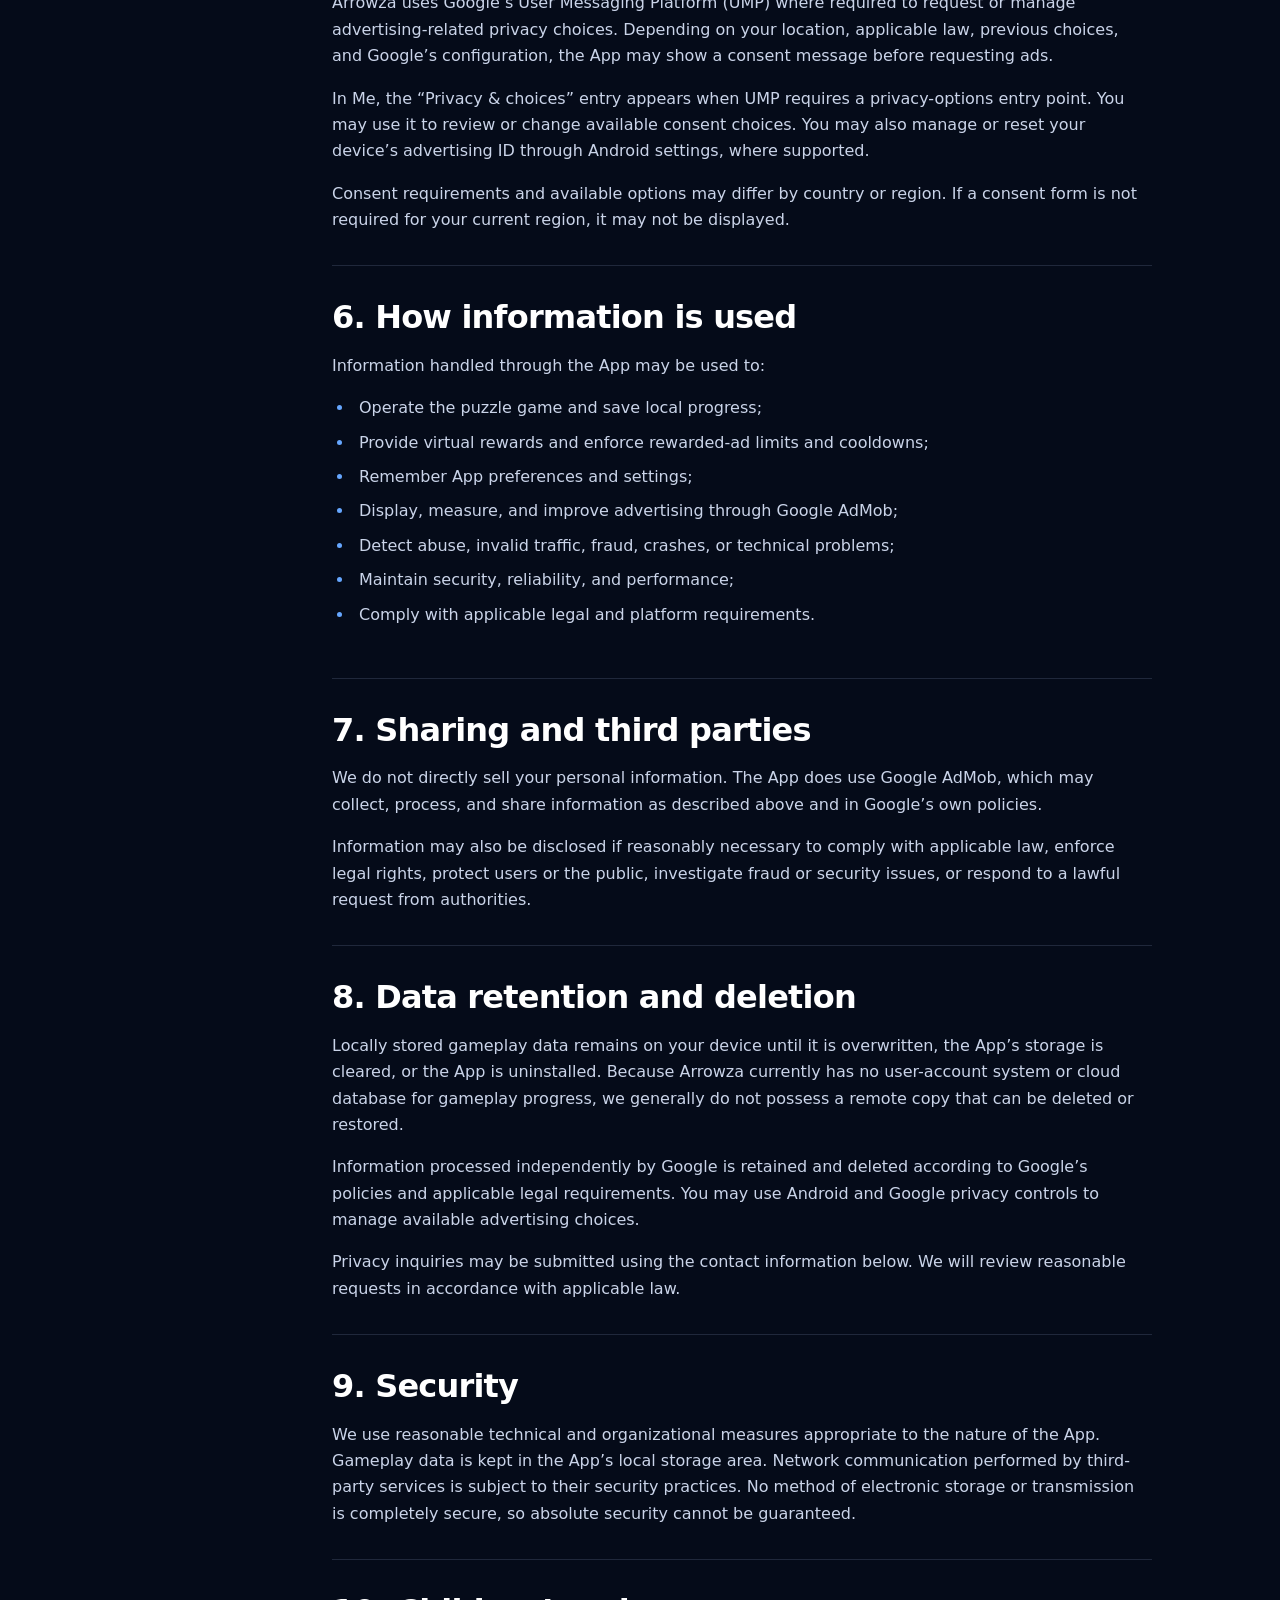
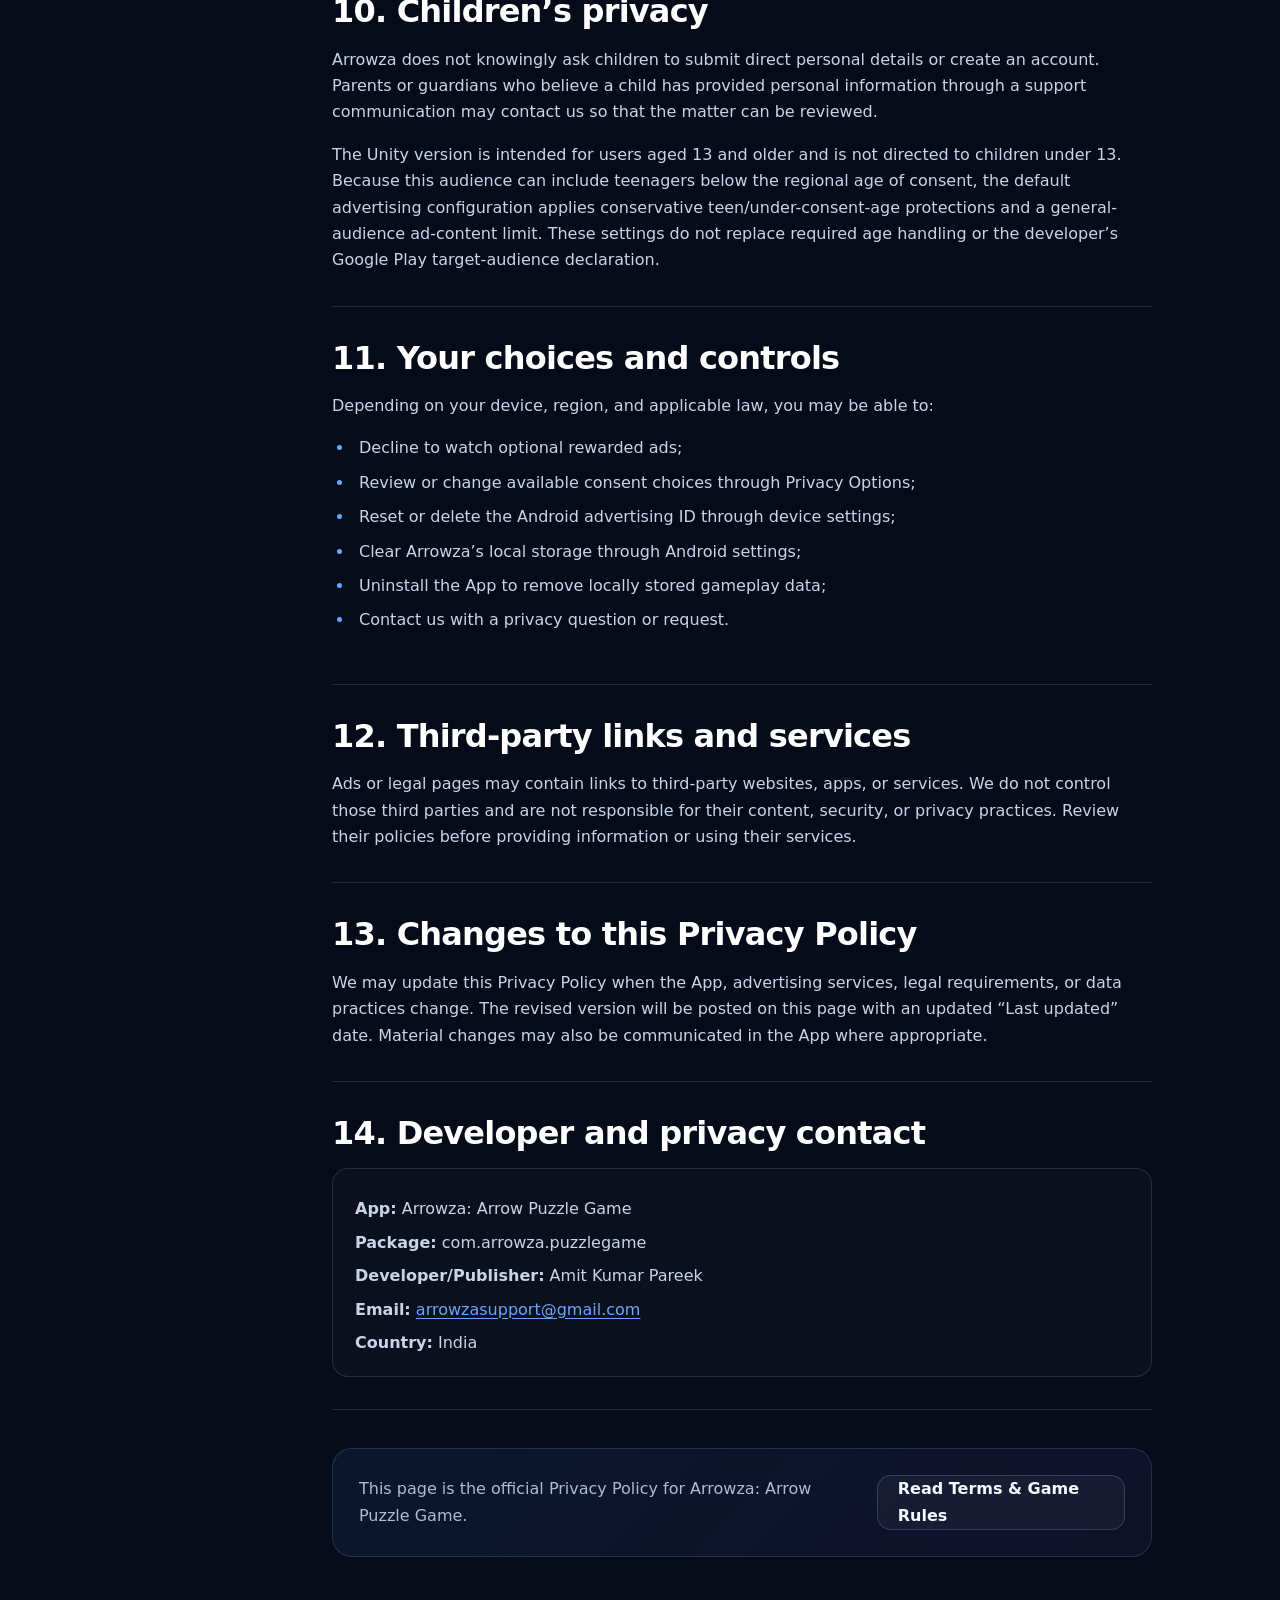
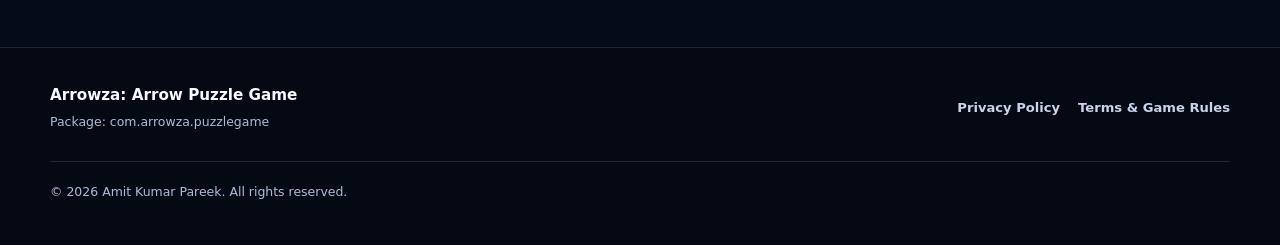
==== commit 1dd64866: "Disclose Unity save reset and between-level AdMob advertising" ====
--- a/privacy-policy.html
+++ b/privacy-policy.html
@@ -46,7 +46,7 @@
         </p>
         <div class="legal-meta">
           <span>Effective: July 21, 2026</span>
-          <span>Last updated: July 21, 2026</span>
+          <span>Last updated: October 14, 2026</span>
           <span>Package: com.arrowza.puzzlegame</span>
         </div>
       </div>
@@ -77,7 +77,7 @@
           <p>
             Arrowza does not require an account and does not ask for your name, phone number,
             postal address, contacts, photos, or precise location. Game progress is stored locally.
-            The app uses Google AdMob for optional rewarded advertisements, and Google may process
+            The app uses Google AdMob for optional rewarded advertisements and limited interstitial advertisements between completed levels, and Google may process
             certain device and interaction data for advertising, analytics, and fraud prevention.
           </p>
         </div>
@@ -134,12 +134,31 @@
           </p>
         </section>
 
+        <div class="notice">
+          <strong>Unity update and local saves</strong>
+          <p>The Unity update starts a new game profile at Level 1. Progress, coins and results from
+          the previous Kotlin version are not imported. New Unity progress, settings and rewards
+          continue to save locally after the first launch; subsequent launches do not reset them.
+          The update does not intentionally clear unrelated Android application data.</p>
+        </div>
+
         <section id="advertising">
           <h2>4. Advertising and Google AdMob</h2>
           <p>
-            Arrowza uses the Google Mobile Ads SDK (Google AdMob) to provide optional rewarded ads.
-            A rewarded ad is shown only after you choose an in-app option to watch an ad in exchange
-            for the reward displayed by the App, such as a heart or bonus virtual coins.
+            Arrowza uses the Google Mobile Ads SDK (Google AdMob) for two ad formats.
+            Optional rewarded ads are shown only after you choose a clearly labelled offer.
+            In the Unity version, offers may provide an extra heart or a hint. A reward is granted
+            only when the SDK confirms completion; availability is not guaranteed. Older versions
+            may offer different virtual rewards, including coins.
+          </p>
+          <p>
+            Interstitial ads may appear when you choose Next Level after a successful main level,
+            at a natural transition. They do not appear during an active puzzle, on app launch,
+            on restart or failure, or during victory celebration effects. The Unity defaults skip
+            the first three completed levels, require approximately three completed levels between
+            opportunities, at least 150 seconds between interstitials, and at most eight per rolling
+            hour. A recent rewarded ad also suppresses interstitials. No banner covers the board.
+            If an ad is unavailable, the next level continues immediately.
           </p>
           <p>
             According to Google’s disclosures for the Google Mobile Ads SDK, the SDK may automatically
@@ -190,7 +209,7 @@
             requesting ads.
           </p>
           <p>
-            Where the App displays a “Privacy Options” control, you may use it to review or change
+            In Me, the “Privacy &amp; choices” entry appears when UMP requires a privacy-options entry point. You may use it to review or change
             available consent choices. You may also manage or reset your device’s advertising ID
             through Android settings, where supported.
           </p>
@@ -265,9 +284,11 @@
             communication may contact us so that the matter can be reviewed.
           </p>
           <p>
-            The developer is responsible for configuring the App’s Google Play target audience,
-            advertising treatment, and consent settings consistently with the audience selected for
-            release and applicable child-protection rules.
+            The Unity version is intended for users aged 13 and older and is not directed to children
+            under 13. Because this audience can include teenagers below the regional age of consent,
+            the default advertising configuration applies conservative teen/under-consent-age
+            protections and a general-audience ad-content limit. These settings do not replace
+            required age handling or the developer’s Google Play target-audience declaration.
           </p>
         </section>
 
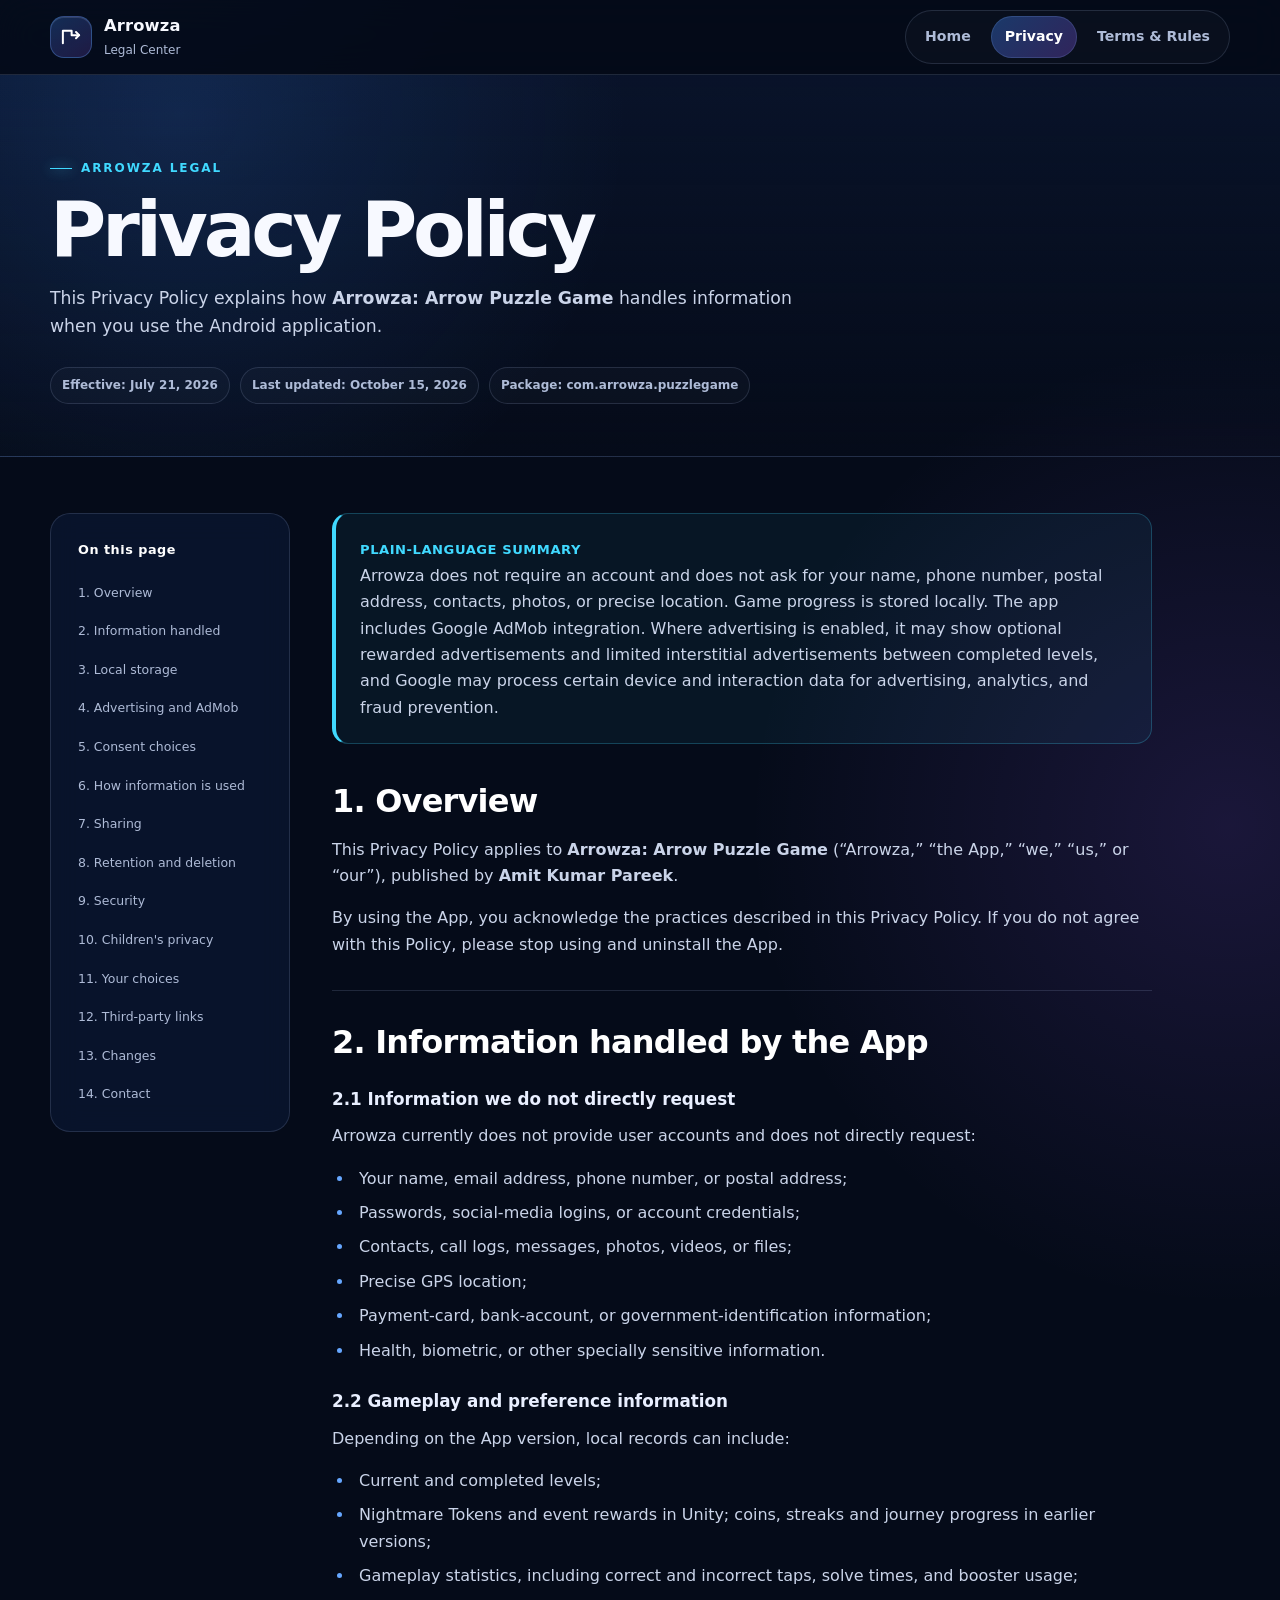
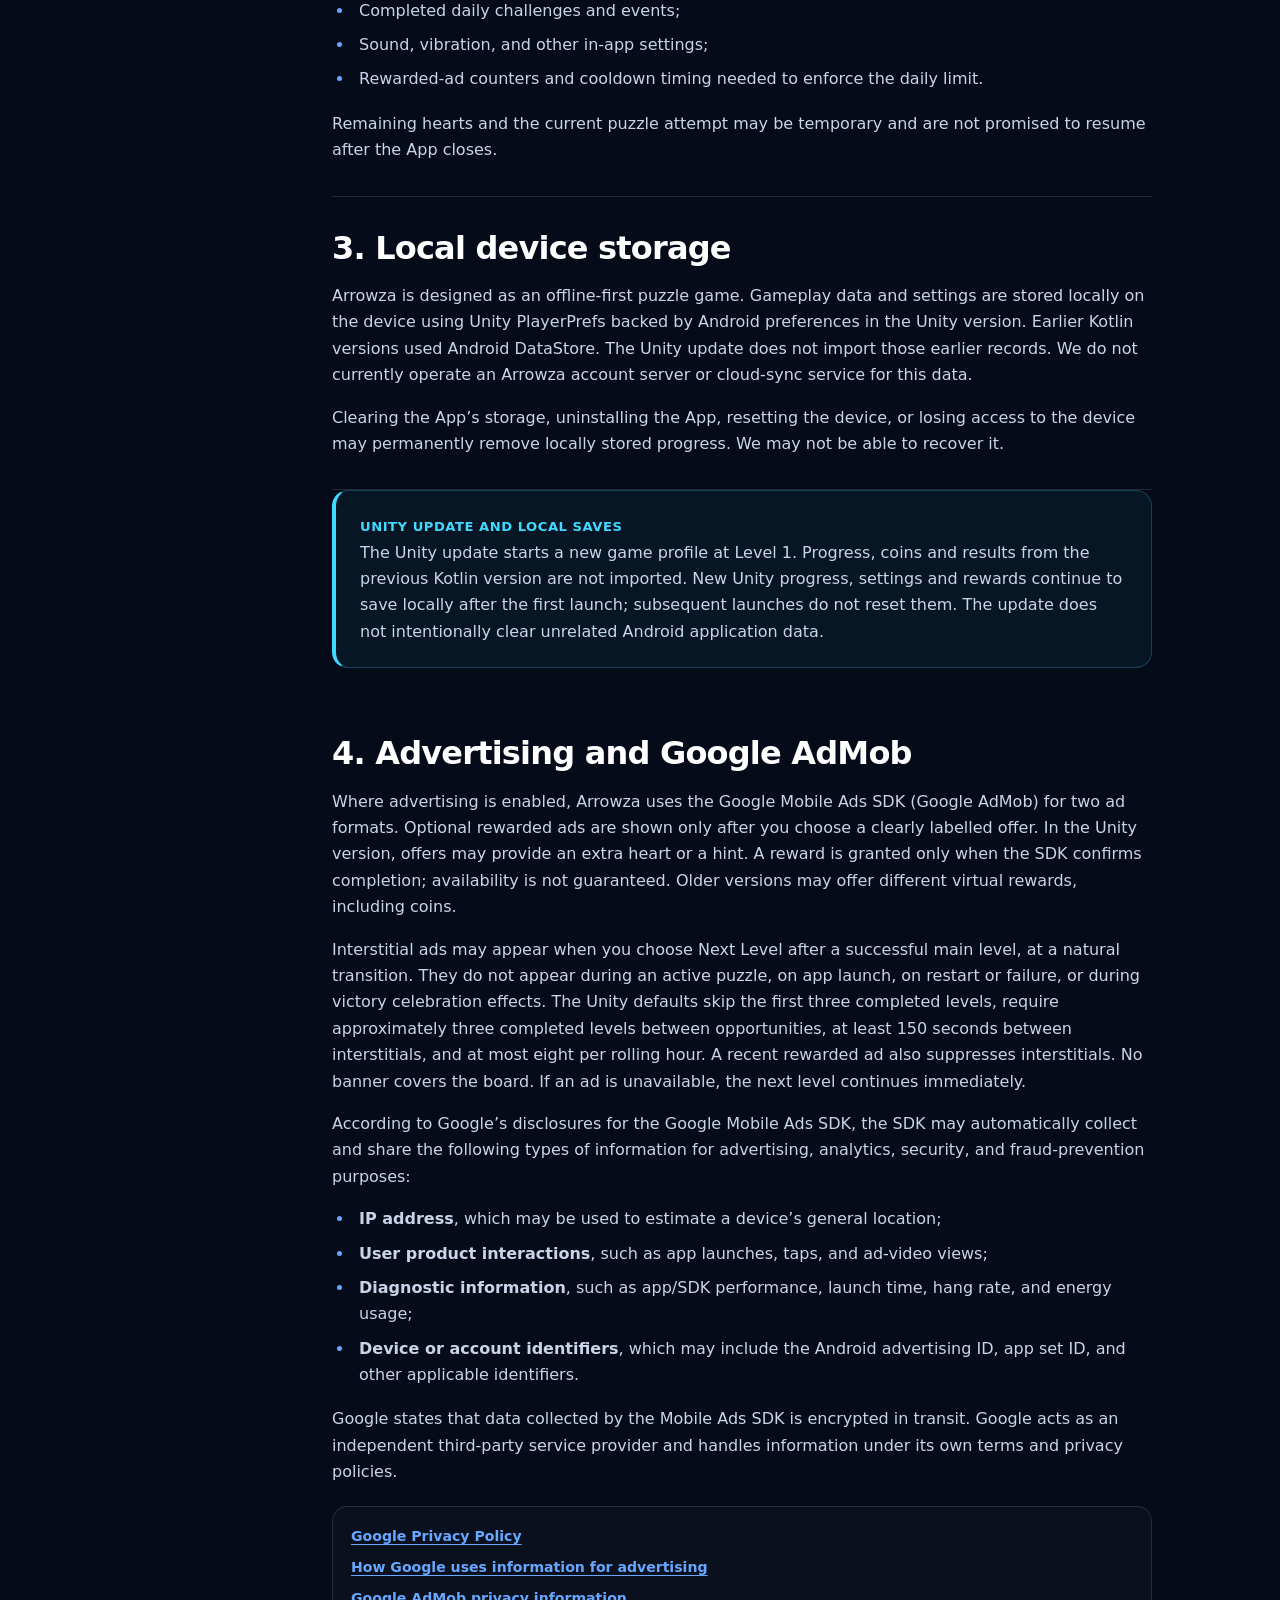
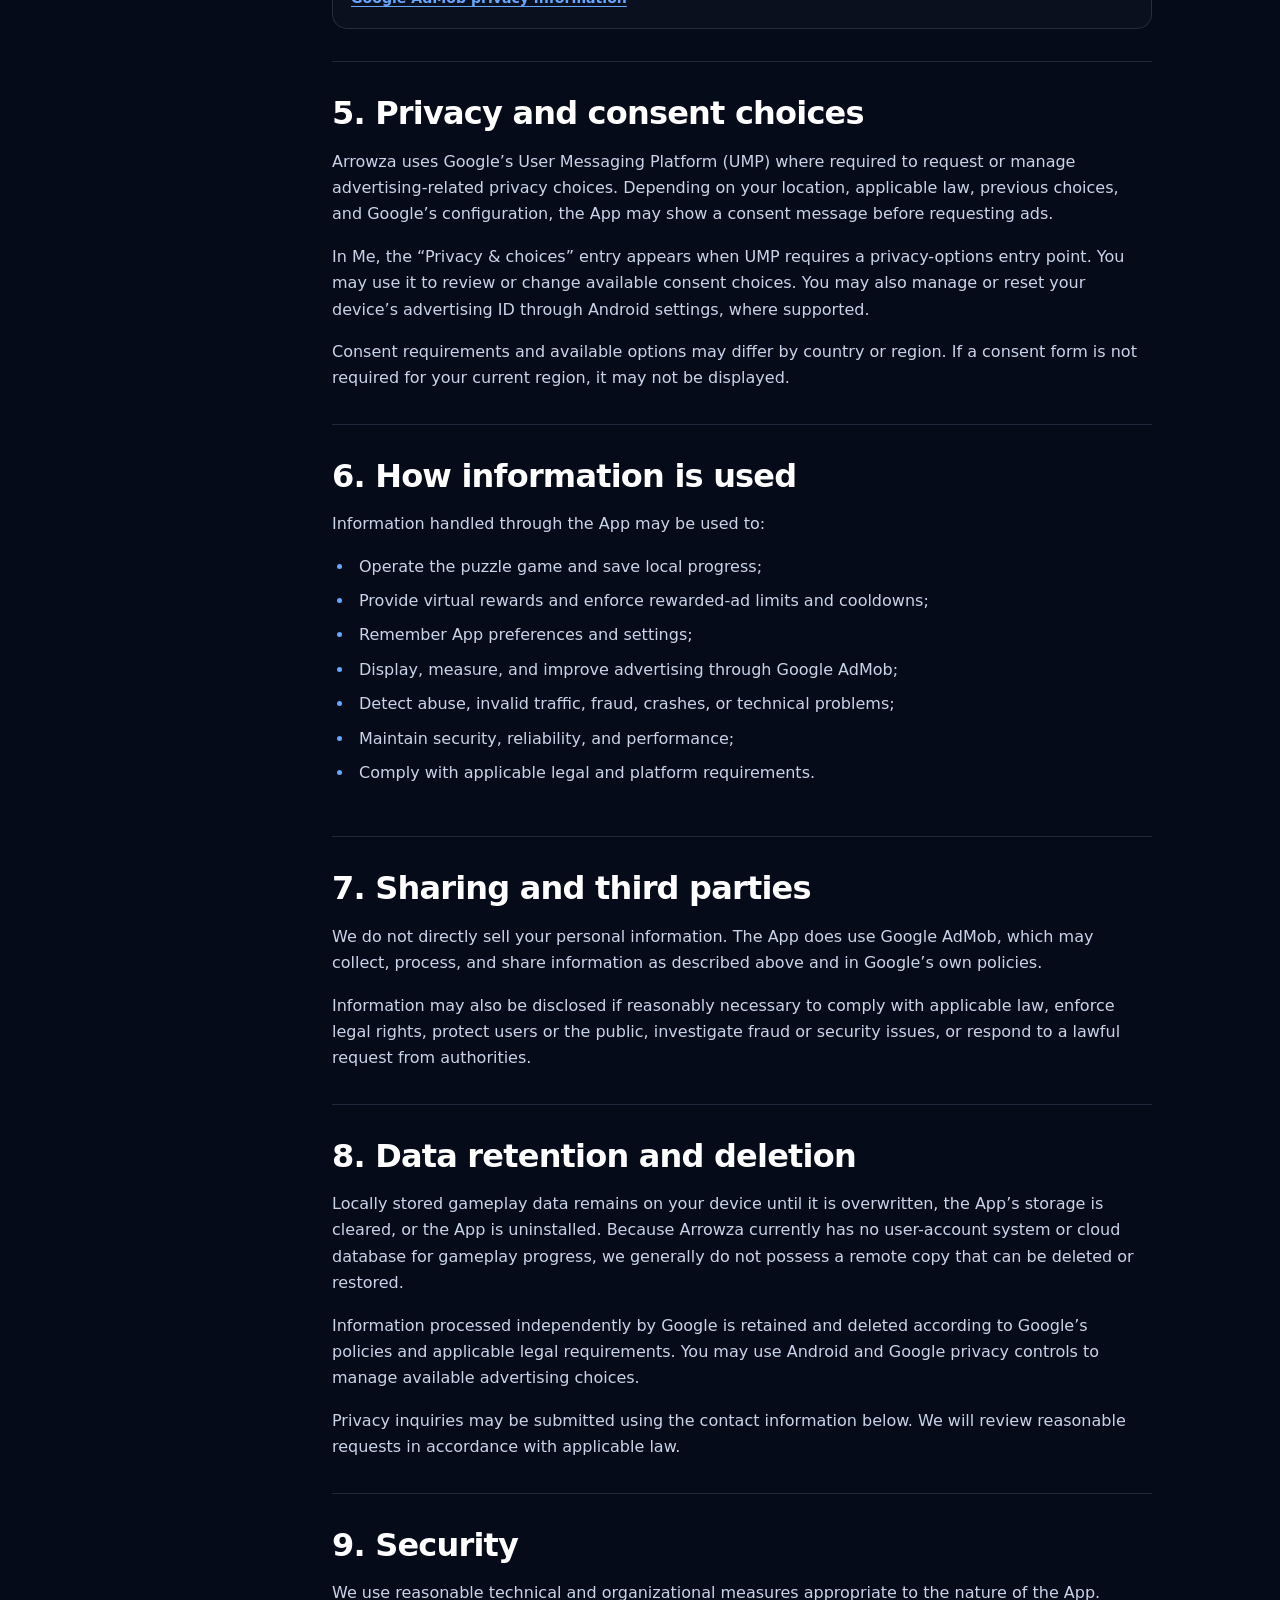
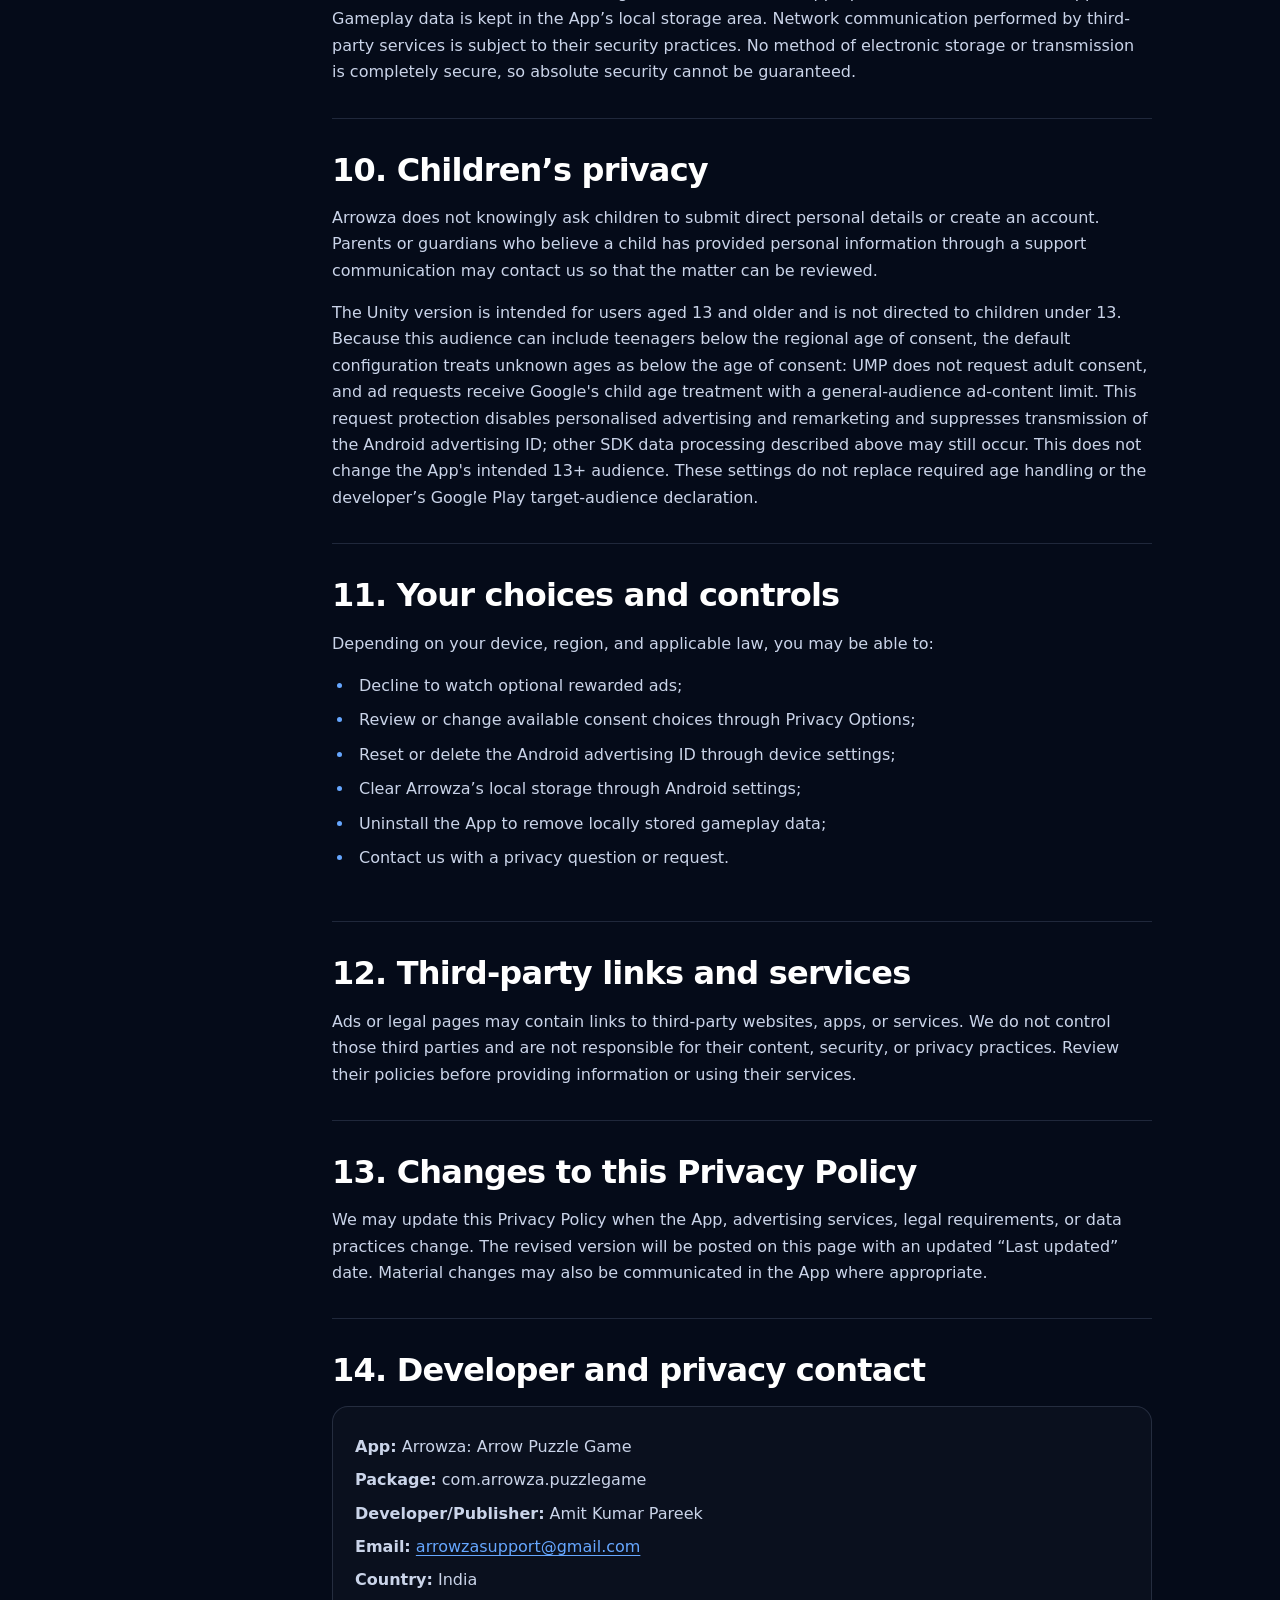
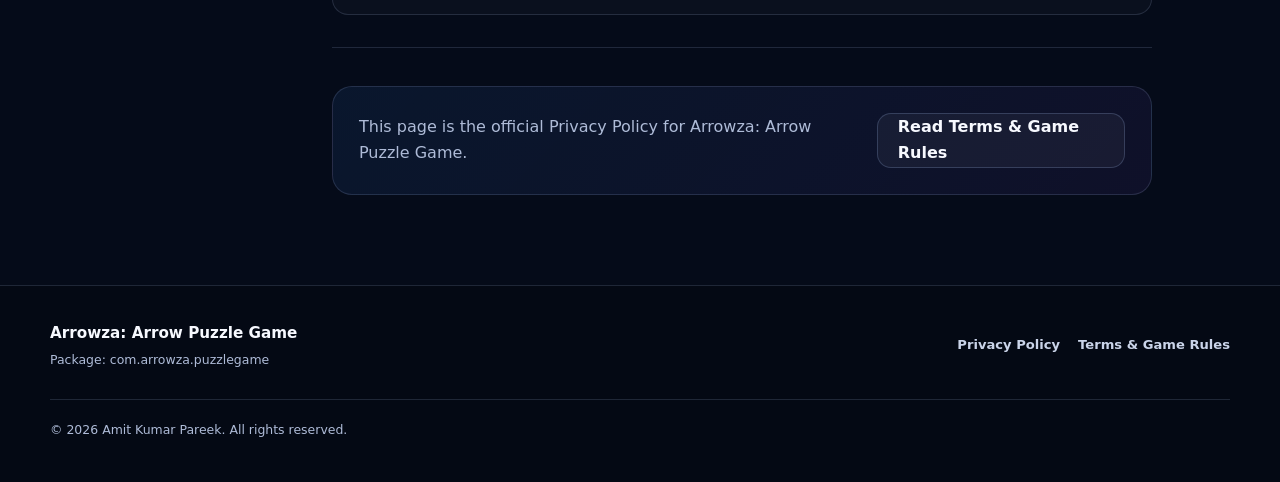
==== commit 712a1c27: "Align Unity storage, ad protections and release notes with final app" ====
--- a/privacy-policy.html
+++ b/privacy-policy.html
@@ -46,7 +46,7 @@
         </p>
         <div class="legal-meta">
           <span>Effective: July 21, 2026</span>
-          <span>Last updated: October 14, 2026</span>
+          <span>Last updated: October 15, 2026</span>
           <span>Package: com.arrowza.puzzlegame</span>
         </div>
       </div>
@@ -77,7 +77,7 @@
           <p>
             Arrowza does not require an account and does not ask for your name, phone number,
             postal address, contacts, photos, or precise location. Game progress is stored locally.
-            The app uses Google AdMob for optional rewarded advertisements and limited interstitial advertisements between completed levels, and Google may process
+            The app includes Google AdMob integration. Where advertising is enabled, it may show optional rewarded advertisements and limited interstitial advertisements between completed levels, and Google may process
             certain device and interaction data for advertising, analytics, and fraud prevention.
           </p>
         </div>
@@ -110,22 +110,25 @@
           </ul>
 
           <h3>2.2 Gameplay and preference information</h3>
-          <p>The App stores gameplay-related information locally on your device, such as:</p>
+          <p>Depending on the App version, local records can include:</p>
           <ul>
             <li>Current and completed levels;</li>
-            <li>Virtual coins, hearts, rewards, streaks, and journey progress;</li>
+            <li>Nightmare Tokens and event rewards in Unity; coins, streaks and journey progress in earlier versions;</li>
             <li>Gameplay statistics, including correct and incorrect taps, solve times, and booster usage;</li>
             <li>Completed daily challenges and events;</li>
             <li>Sound, vibration, and other in-app settings;</li>
             <li>Rewarded-ad counters and cooldown timing needed to enforce the daily limit.</li>
           </ul>
+          <p>Remaining hearts and the current puzzle attempt may be temporary and are not promised to resume after the App closes.</p>
         </section>
 
         <section id="local-storage">
           <h2>3. Local device storage</h2>
           <p>
             Arrowza is designed as an offline-first puzzle game. Gameplay data and settings are
-            stored locally on the device using Android local-storage technologies such as DataStore.
+            stored locally on the device using Unity PlayerPrefs backed by Android preferences in
+            the Unity version. Earlier Kotlin versions used Android DataStore. The Unity update
+            does not import those earlier records.
             We do not currently operate an Arrowza account server or cloud-sync service for this data.
           </p>
           <p>
@@ -145,7 +148,7 @@
         <section id="advertising">
           <h2>4. Advertising and Google AdMob</h2>
           <p>
-            Arrowza uses the Google Mobile Ads SDK (Google AdMob) for two ad formats.
+            Where advertising is enabled, Arrowza uses the Google Mobile Ads SDK (Google AdMob) for two ad formats.
             Optional rewarded ads are shown only after you choose a clearly labelled offer.
             In the Unity version, offers may provide an extra heart or a hint. A reward is granted
             only when the SDK confirms completion; availability is not guaranteed. Older versions
@@ -286,8 +289,12 @@
           <p>
             The Unity version is intended for users aged 13 and older and is not directed to children
             under 13. Because this audience can include teenagers below the regional age of consent,
-            the default advertising configuration applies conservative teen/under-consent-age
-            protections and a general-audience ad-content limit. These settings do not replace
+            the default configuration treats unknown ages as below the age of consent: UMP does
+            not request adult consent, and ad requests receive Google's child age treatment with
+            a general-audience ad-content limit. This request protection disables personalised
+            advertising and remarketing and suppresses transmission of the Android advertising ID;
+            other SDK data processing described above may still occur. This does not change the
+            App's intended 13+ audience. These settings do not replace
             required age handling or the developer’s Google Play target-audience declaration.
           </p>
         </section>
